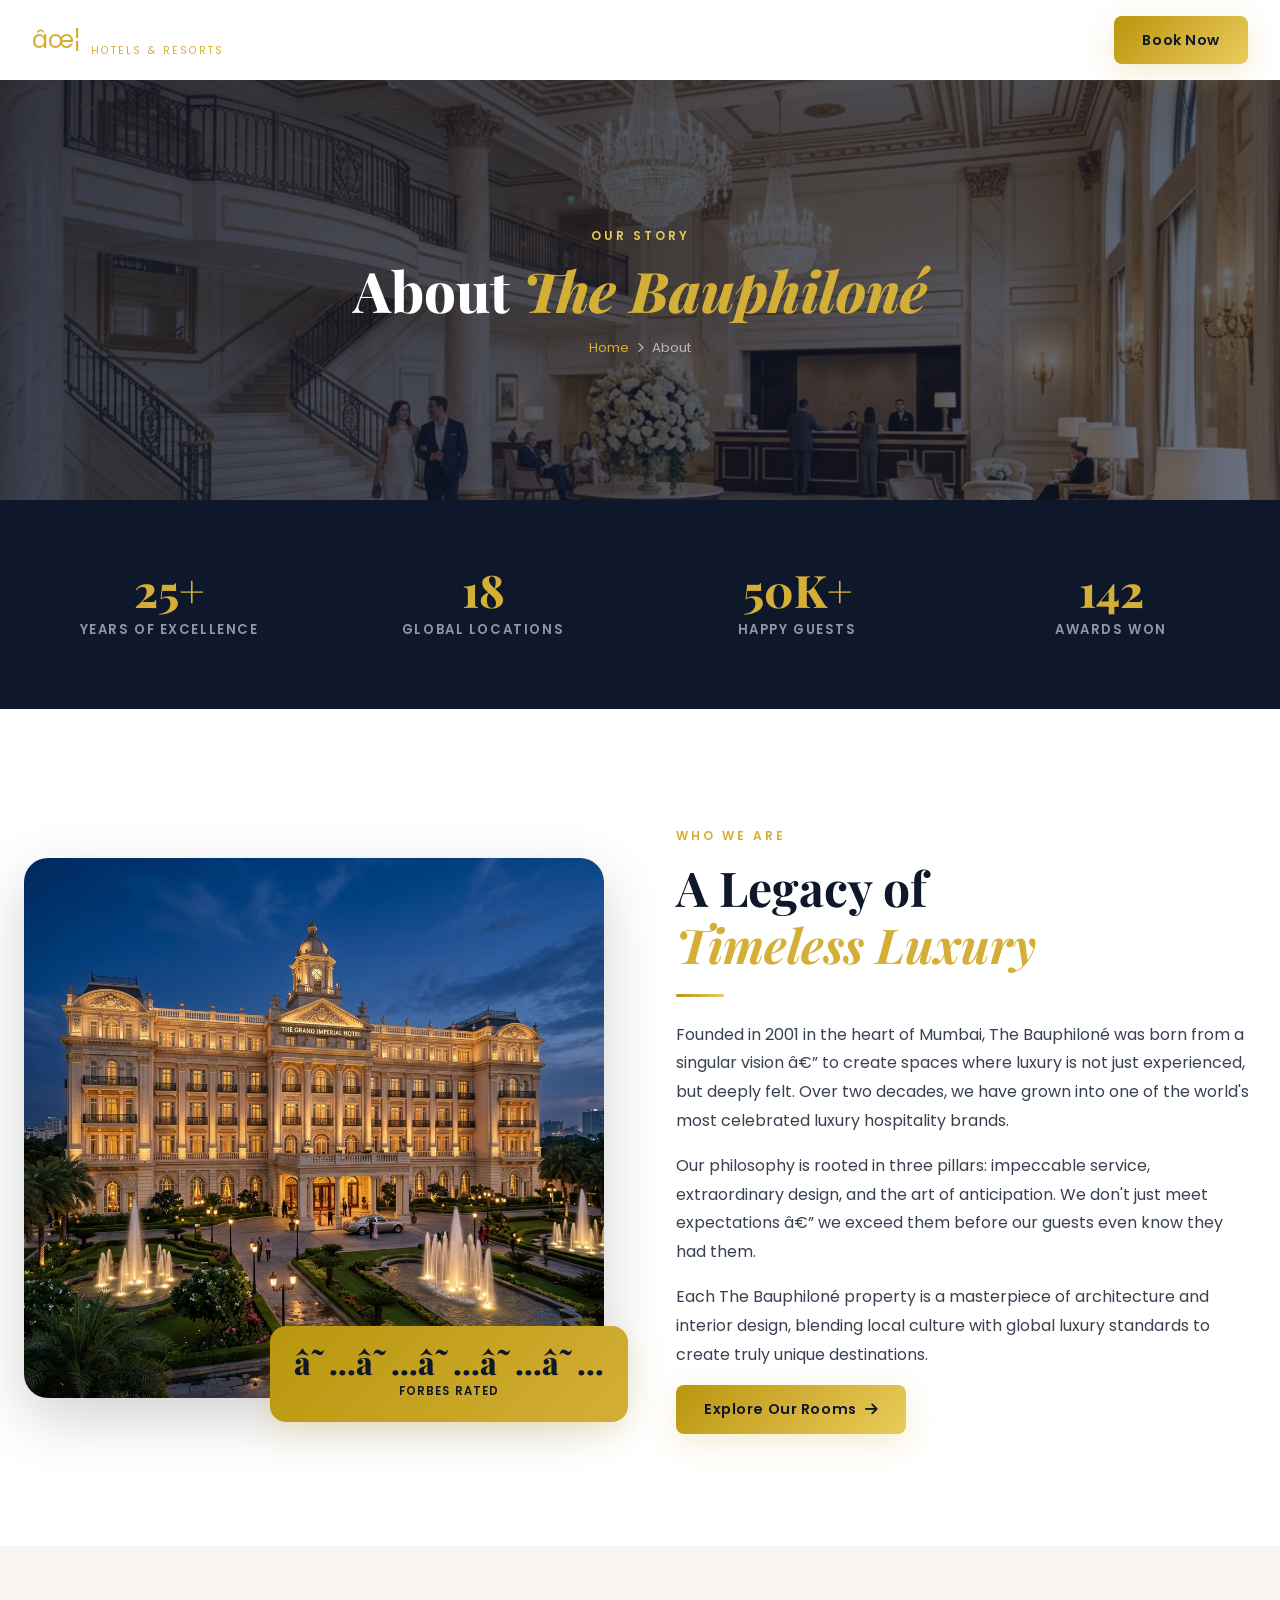
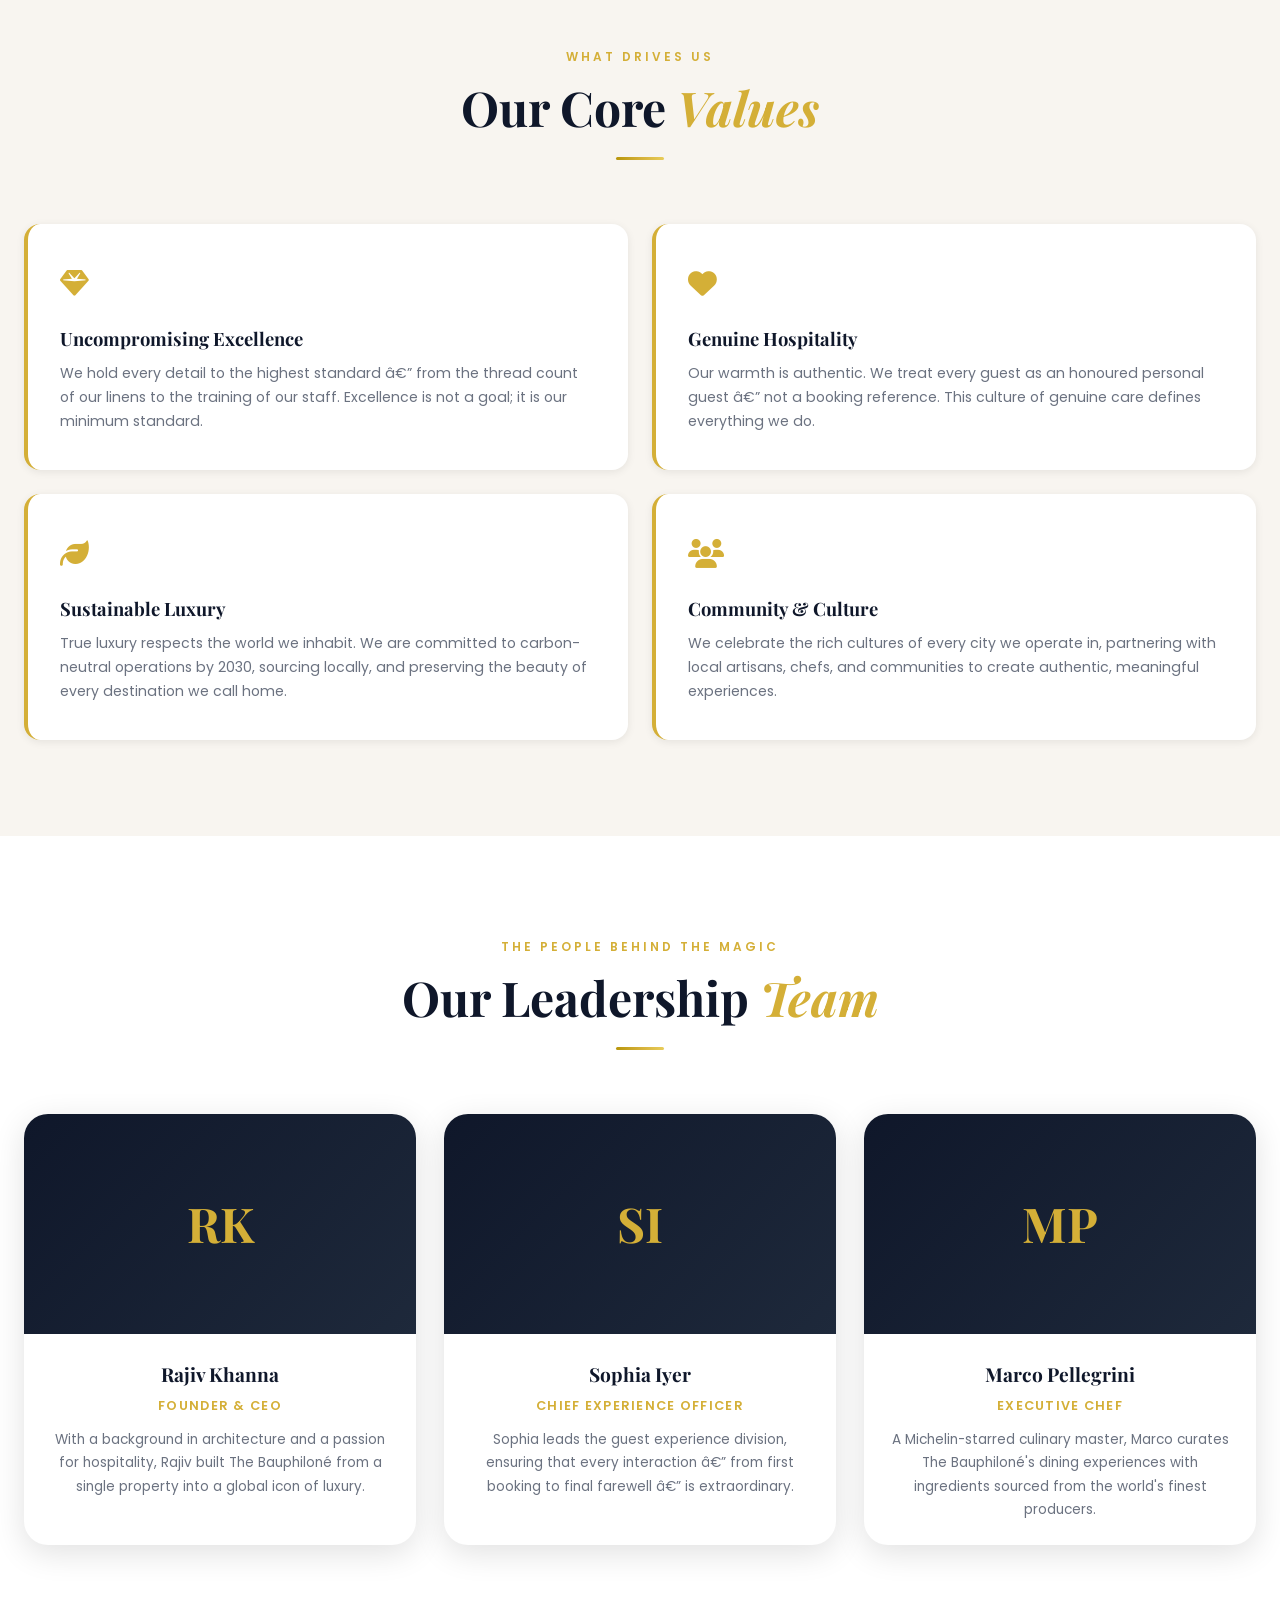
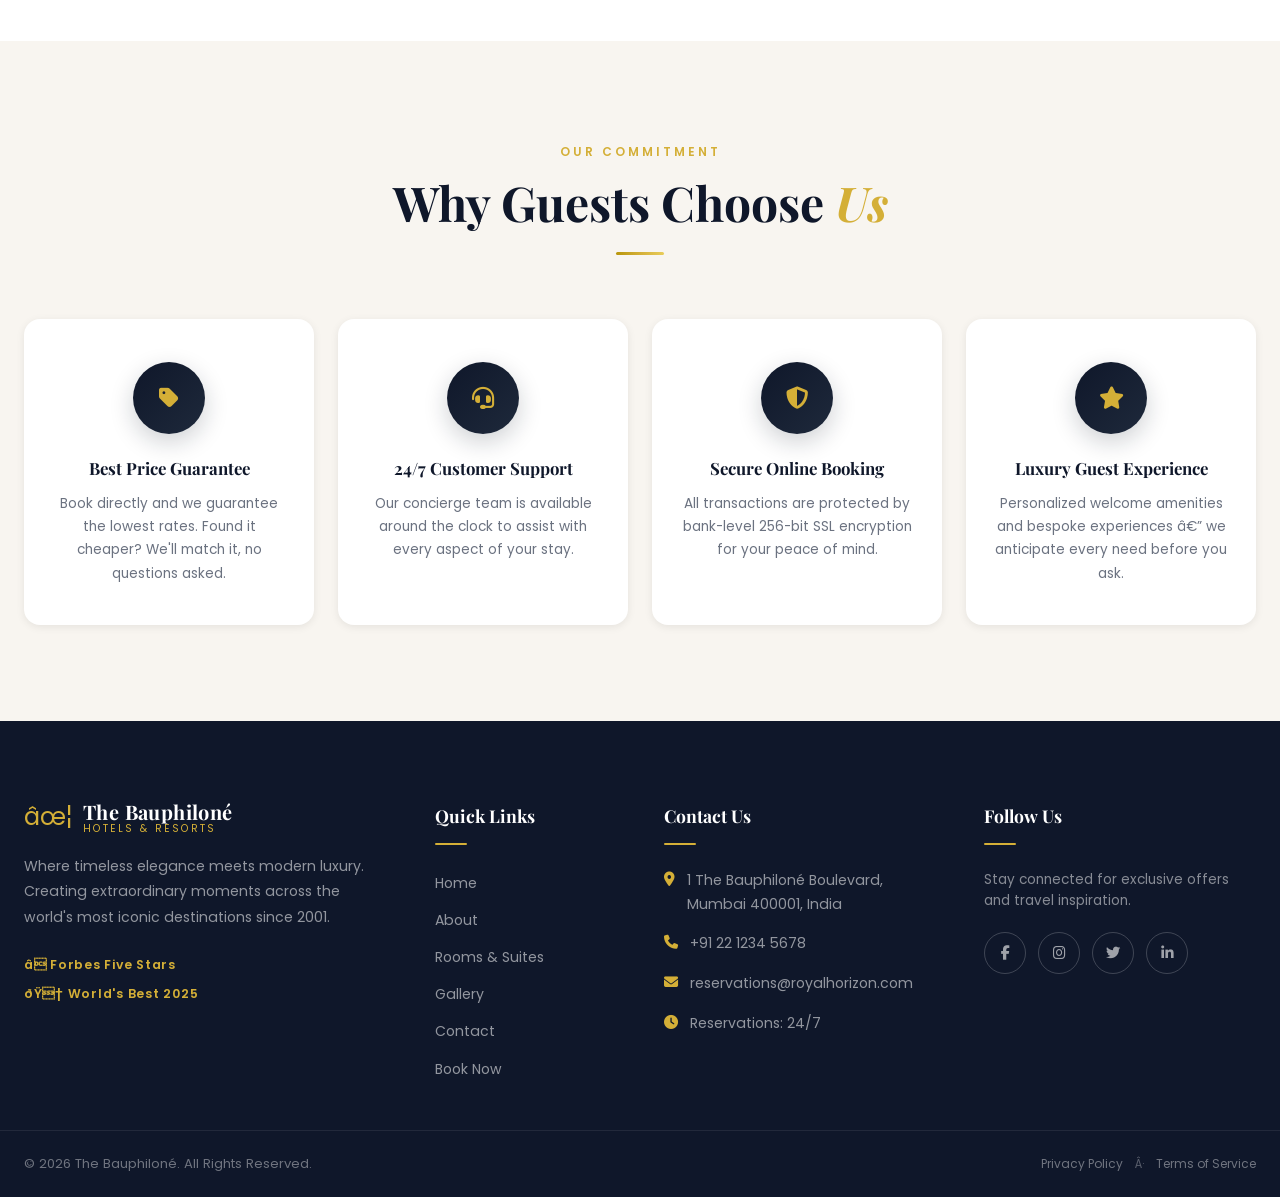
==== about.html @ 3d0146e0 "Add initial site pages, styles, scripts, assets Add full set of website assets for The Bauphiloné: n" ====
﻿<!DOCTYPE html>
<html lang="en">
<head>
  <meta charset="UTF-8" />
  <meta name="viewport" content="width=device-width, initial-scale=1.0" />
  <title>About Us | The Bauphiloné</title>
  <meta name="description" content="Learn about The Bauphiloné â€“ over 25 years of world-class luxury hospitality, fine dining, and exceptional guest experiences." />
  <link rel="preconnect" href="https://fonts.googleapis.com" />
  <link rel="preconnect" href="https://fonts.gstatic.com" crossorigin />
  <link href="https://fonts.googleapis.com/css2?family=Playfair+Display:ital,wght@0,400;0,500;0,600;0,700;0,800;1,400;1,600&family=Poppins:wght@300;400;500;600;700&display=swap" rel="stylesheet" />
  <link rel="stylesheet" href="https://cdnjs.cloudflare.com/ajax/libs/font-awesome/6.5.0/css/all.min.css" />
  <link rel="stylesheet" href="css/style.css" />
  <style>
    /* Page Hero */
    .page-hero {
      position: relative;
      height: 420px;
      display: flex;
      align-items: center;
      justify-content: center;
      overflow: hidden;
      margin-top: var(--nav-h);
    }
    .page-hero-bg {
      position: absolute;
      inset: 0;
    }
    .page-hero-bg img {
      width: 100%; height: 100%;
      object-fit: cover;
      object-position: center 40%;
    }
    .page-hero-overlay {
      position: absolute;
      inset: 0;
      background: linear-gradient(135deg, rgba(15,23,42,0.82) 0%, rgba(15,23,42,0.60) 100%);
    }
    .page-hero-content {
      position: relative;
      z-index: 2;
      text-align: center;
      padding: 0 24px;
    }
    .page-hero-content .section-eyebrow { color: var(--gold-light); }
    .page-hero-title {
      font-family: var(--ff-heading);
      font-size: clamp(2.2rem, 5vw, 3.5rem);
      font-weight: 800;
      color: var(--white);
      line-height: 1.15;
      margin-bottom: 12px;
    }
    .page-hero-title em { color: var(--gold); font-style: italic; }
    .page-hero-breadcrumb {
      display: flex;
      align-items: center;
      justify-content: center;
      gap: 8px;
      font-size: 0.82rem;
      color: rgba(255,255,255,0.6);
      margin-top: 14px;
    }
    .page-hero-breadcrumb a { color: var(--gold); }
    .page-hero-breadcrumb i { font-size: 0.65rem; }

    /* Stats Row */
    .stats-section {
      background: var(--navy);
      padding: 52px 0;
    }
    .stats-grid {
      display: grid;
      grid-template-columns: repeat(4, 1fr);
      gap: 24px;
      text-align: center;
    }
    .stat-item { padding: 16px; }
    .stat-number {
      font-family: var(--ff-heading);
      font-size: 2.8rem;
      font-weight: 800;
      color: var(--gold);
      line-height: 1;
      margin-bottom: 6px;
    }
    .stat-label {
      font-size: 0.82rem;
      font-weight: 600;
      letter-spacing: 0.12em;
      text-transform: uppercase;
      color: rgba(255,255,255,0.55);
    }

    /* Team Cards */
    .team-grid {
      display: grid;
      grid-template-columns: repeat(3, 1fr);
      gap: 28px;
    }
    .team-card {
      background: var(--white);
      border-radius: var(--radius-lg);
      overflow: hidden;
      box-shadow: var(--shadow-md);
      transition: var(--transition);
      text-align: center;
    }
    .team-card:hover { transform: translateY(-8px); box-shadow: var(--shadow-lg); }
    .team-avatar {
      width: 100%;
      height: 220px;
      object-fit: cover;
      object-position: top;
    }
    .team-avatar-placeholder {
      width: 100%;
      height: 220px;
      background: linear-gradient(135deg, var(--navy) 0%, var(--navy-800) 100%);
      display: flex;
      align-items: center;
      justify-content: center;
      font-family: var(--ff-heading);
      font-size: 3rem;
      font-weight: 700;
      color: var(--gold);
    }
    .team-body { padding: 24px; }
    .team-name {
      font-family: var(--ff-heading);
      font-size: 1.2rem;
      font-weight: 700;
      color: var(--navy);
      margin-bottom: 4px;
    }
    .team-role {
      font-size: 0.8rem;
      font-weight: 600;
      letter-spacing: 0.1em;
      text-transform: uppercase;
      color: var(--gold);
      margin-bottom: 12px;
    }
    .team-bio {
      font-size: 0.85rem;
      color: var(--text-muted);
      line-height: 1.7;
    }

    /* Values */
    .values-grid {
      display: grid;
      grid-template-columns: repeat(2, 1fr);
      gap: 24px;
    }
    .value-card {
      background: var(--white);
      border-radius: var(--radius-md);
      padding: 36px 32px;
      border-left: 4px solid var(--gold);
      box-shadow: var(--shadow-sm);
      transition: var(--transition);
    }
    .value-card:hover { transform: translateX(6px); box-shadow: var(--shadow-md); }
    .value-icon {
      font-size: 1.8rem;
      color: var(--gold);
      margin-bottom: 14px;
    }
    .value-title {
      font-family: var(--ff-heading);
      font-size: 1.15rem;
      font-weight: 700;
      color: var(--navy);
      margin-bottom: 8px;
    }
    .value-desc { font-size: 0.88rem; color: var(--text-muted); line-height: 1.7; }

    @media (max-width: 768px) {
      .stats-grid { grid-template-columns: repeat(2, 1fr); }
      .team-grid  { grid-template-columns: 1fr; }
      .values-grid { grid-template-columns: 1fr; }
    }
  </style>
</head>
<body>

  <!-- NAVBAR -->
  <header id="navbar" class="navbar" role="banner">
    <div class="nav-container">
      <a href="index.html" class="nav-logo" aria-label="The Bauphiloné Home">
        <span class="logo-icon">âœ¦</span>
        <span class="logo-text">
          <span class="logo-main">The Bauphiloné</span>
          <span class="logo-sub">Hotels &amp; Resorts</span>
        </span>
      </a>
      <nav class="nav-menu" id="navMenu" role="navigation" aria-label="Main navigation">
        <ul class="nav-list">
          <li><a href="index.html" class="nav-link">Home</a></li>
          <li><a href="about.html" class="nav-link active">About</a></li>
          <li><a href="rooms.html" class="nav-link">Rooms &amp; Suites</a></li>
          <li><a href="gallery.html" class="nav-link">Gallery</a></li>
          <li><a href="contact.html" class="nav-link">Contact</a></li>
        </ul>
      </nav>
      <div class="nav-actions">
        <button id="loginBtn" class="btn btn-ghost">Login</button>
        <a href="index.html#booking" class="btn btn-gold">Book Now</a>
        <button class="hamburger" id="hamburger" aria-label="Toggle menu" aria-expanded="false">
          <span class="bar"></span><span class="bar"></span><span class="bar"></span>
        </button>
      </div>
    </div>
  </header>

  <main>
    <!-- PAGE HERO -->
    <section class="page-hero" aria-label="About page hero">
      <div class="page-hero-bg">
        <img src="images/hotel_lobby.png" alt="Grand The Bauphiloné hotel lobby interior" />
        <div class="page-hero-overlay"></div>
      </div>
      <div class="page-hero-content">
        <div class="section-eyebrow">Our Story</div>
        <h1 class="page-hero-title">About <em>The Bauphiloné</em></h1>
        <nav class="page-hero-breadcrumb" aria-label="Breadcrumb">
          <a href="index.html">Home</a>
          <i class="fas fa-chevron-right" aria-hidden="true"></i>
          <span>About</span>
        </nav>
      </div>
    </section>

    <!-- STATS -->
    <section class="stats-section" aria-label="Hotel statistics">
      <div class="container">
        <div class="stats-grid">
          <div class="stat-item reveal">
            <div class="stat-number">25+</div>
            <div class="stat-label">Years of Excellence</div>
          </div>
          <div class="stat-item reveal reveal-delay-1">
            <div class="stat-number">18</div>
            <div class="stat-label">Global Locations</div>
          </div>
          <div class="stat-item reveal reveal-delay-2">
            <div class="stat-number">50K+</div>
            <div class="stat-label">Happy Guests</div>
          </div>
          <div class="stat-item reveal reveal-delay-3">
            <div class="stat-number">142</div>
            <div class="stat-label">Awards Won</div>
          </div>
        </div>
      </div>
    </section>

    <!-- WELCOME / STORY -->
    <section class="welcome-section section-pad" aria-labelledby="aboutStoryHeading">
      <div class="container">
        <div class="welcome-grid">
          <div class="welcome-image-col reveal">
            <div class="welcome-img-wrapper">
              <img src="images/hotel_hero.png" alt="The Bauphiloné grand exterior at twilight" class="welcome-img" loading="lazy" />
              <div class="img-badge">
                <span class="badge-num">â˜…â˜…â˜…â˜…â˜…</span>
                <span class="badge-label">Forbes Rated</span>
              </div>
            </div>
          </div>
          <div class="welcome-content-col reveal reveal-delay-1">
            <div class="section-eyebrow">Who We Are</div>
            <h2 id="aboutStoryHeading" class="section-title">A Legacy of<br /><em>Timeless Luxury</em></h2>
            <div class="gold-divider"></div>
            <p class="welcome-text">Founded in 2001 in the heart of Mumbai, The Bauphiloné was born from a singular vision â€” to create spaces where luxury is not just experienced, but deeply felt. Over two decades, we have grown into one of the world's most celebrated luxury hospitality brands.</p>
            <p class="welcome-text">Our philosophy is rooted in three pillars: impeccable service, extraordinary design, and the art of anticipation. We don't just meet expectations â€” we exceed them before our guests even know they had them.</p>
            <p class="welcome-text">Each The Bauphiloné property is a masterpiece of architecture and interior design, blending local culture with global luxury standards to create truly unique destinations.</p>
            <a href="rooms.html" class="btn btn-gold">Explore Our Rooms <i class="fas fa-arrow-right" aria-hidden="true"></i></a>
          </div>
        </div>
      </div>
    </section>

    <!-- OUR VALUES -->
    <section class="section-pad bg-beige" aria-labelledby="valuesHeading">
      <div class="container">
        <div class="section-header reveal">
          <div class="section-eyebrow">What Drives Us</div>
          <h2 id="valuesHeading" class="section-title">Our Core <em>Values</em></h2>
          <div class="gold-divider center"></div>
        </div>
        <div class="values-grid">
          <div class="value-card reveal">
            <div class="value-icon"><i class="fas fa-gem" aria-hidden="true"></i></div>
            <h3 class="value-title">Uncompromising Excellence</h3>
            <p class="value-desc">We hold every detail to the highest standard â€” from the thread count of our linens to the training of our staff. Excellence is not a goal; it is our minimum standard.</p>
          </div>
          <div class="value-card reveal reveal-delay-1">
            <div class="value-icon"><i class="fas fa-heart" aria-hidden="true"></i></div>
            <h3 class="value-title">Genuine Hospitality</h3>
            <p class="value-desc">Our warmth is authentic. We treat every guest as an honoured personal guest â€” not a booking reference. This culture of genuine care defines everything we do.</p>
          </div>
          <div class="value-card reveal reveal-delay-2">
            <div class="value-icon"><i class="fas fa-leaf" aria-hidden="true"></i></div>
            <h3 class="value-title">Sustainable Luxury</h3>
            <p class="value-desc">True luxury respects the world we inhabit. We are committed to carbon-neutral operations by 2030, sourcing locally, and preserving the beauty of every destination we call home.</p>
          </div>
          <div class="value-card reveal reveal-delay-3">
            <div class="value-icon"><i class="fas fa-users" aria-hidden="true"></i></div>
            <h3 class="value-title">Community &amp; Culture</h3>
            <p class="value-desc">We celebrate the rich cultures of every city we operate in, partnering with local artisans, chefs, and communities to create authentic, meaningful experiences.</p>
          </div>
        </div>
      </div>
    </section>

    <!-- LEADERSHIP TEAM -->
    <section class="section-pad" aria-labelledby="teamHeading">
      <div class="container">
        <div class="section-header reveal">
          <div class="section-eyebrow">The People Behind The Magic</div>
          <h2 id="teamHeading" class="section-title">Our Leadership <em>Team</em></h2>
          <div class="gold-divider center"></div>
        </div>
        <div class="team-grid">
          <div class="team-card reveal">
            <div class="team-avatar-placeholder">RK</div>
            <div class="team-body">
              <h3 class="team-name">Rajiv Khanna</h3>
              <div class="team-role">Founder &amp; CEO</div>
              <p class="team-bio">With a background in architecture and a passion for hospitality, Rajiv built The Bauphiloné from a single property into a global icon of luxury.</p>
            </div>
          </div>
          <div class="team-card reveal reveal-delay-1">
            <div class="team-avatar-placeholder">SI</div>
            <div class="team-body">
              <h3 class="team-name">Sophia Iyer</h3>
              <div class="team-role">Chief Experience Officer</div>
              <p class="team-bio">Sophia leads the guest experience division, ensuring that every interaction â€” from first booking to final farewell â€” is extraordinary.</p>
            </div>
          </div>
          <div class="team-card reveal reveal-delay-2">
            <div class="team-avatar-placeholder">MP</div>
            <div class="team-body">
              <h3 class="team-name">Marco Pellegrini</h3>
              <div class="team-role">Executive Chef</div>
              <p class="team-bio">A Michelin-starred culinary master, Marco curates The Bauphiloné's dining experiences with ingredients sourced from the world's finest producers.</p>
            </div>
          </div>
        </div>
      </div>
    </section>

    <!-- WHY CHOOSE US (reused) -->
    <section class="why-section section-pad bg-beige" aria-labelledby="whyAboutHeading">
      <div class="container">
        <div class="section-header reveal">
          <div class="section-eyebrow">Our Commitment</div>
          <h2 id="whyAboutHeading" class="section-title">Why Guests Choose <em>Us</em></h2>
          <div class="gold-divider center"></div>
        </div>
        <div class="why-grid">
          <div class="why-card reveal">
            <div class="why-icon-circle"><i class="fas fa-tag" aria-hidden="true"></i></div>
            <h3 class="why-title">Best Price Guarantee</h3>
            <p class="why-desc">Book directly and we guarantee the lowest rates. Found it cheaper? We'll match it, no questions asked.</p>
          </div>
          <div class="why-card reveal reveal-delay-1">
            <div class="why-icon-circle"><i class="fas fa-headset" aria-hidden="true"></i></div>
            <h3 class="why-title">24/7 Customer Support</h3>
            <p class="why-desc">Our concierge team is available around the clock to assist with every aspect of your stay.</p>
          </div>
          <div class="why-card reveal reveal-delay-2">
            <div class="why-icon-circle"><i class="fas fa-shield-alt" aria-hidden="true"></i></div>
            <h3 class="why-title">Secure Online Booking</h3>
            <p class="why-desc">All transactions are protected by bank-level 256-bit SSL encryption for your peace of mind.</p>
          </div>
          <div class="why-card reveal reveal-delay-3">
            <div class="why-icon-circle"><i class="fas fa-star" aria-hidden="true"></i></div>
            <h3 class="why-title">Luxury Guest Experience</h3>
            <p class="why-desc">Personalized welcome amenities and bespoke experiences â€” we anticipate every need before you ask.</p>
          </div>
        </div>
      </div>
    </section>
  </main>

  <!-- FOOTER -->
  <footer id="contact" class="footer" role="contentinfo">
    <div class="footer-main">
      <div class="container">
        <div class="footer-grid">
          <div class="footer-col footer-brand">
            <div class="footer-logo">
              <span class="logo-icon">âœ¦</span>
              <span class="logo-text">
                <span class="logo-main">The Bauphiloné</span>
                <span class="logo-sub">Hotels &amp; Resorts</span>
              </span>
            </div>
            <p class="footer-desc">Where timeless elegance meets modern luxury. Creating extraordinary moments across the world's most iconic destinations since 2001.</p>
            <div class="footer-awards">
              <span class="award-badge">â­ Forbes Five Stars</span>
              <span class="award-badge">ðŸ† World's Best 2025</span>
            </div>
          </div>
          <div class="footer-col">
            <h3 class="footer-heading">Quick Links</h3>
            <ul class="footer-links" role="list">
              <li><a href="index.html" class="footer-link">Home</a></li>
              <li><a href="about.html" class="footer-link">About</a></li>
              <li><a href="rooms.html" class="footer-link">Rooms &amp; Suites</a></li>
              <li><a href="gallery.html" class="footer-link">Gallery</a></li>
              <li><a href="contact.html" class="footer-link">Contact</a></li>
              <li><a href="index.html#booking" class="footer-link">Book Now</a></li>
            </ul>
          </div>
          <div class="footer-col">
            <h3 class="footer-heading">Contact Us</h3>
            <address class="footer-contact" style="font-style:normal;">
              <div class="contact-item"><i class="fas fa-map-marker-alt" aria-hidden="true"></i><span>1 The Bauphiloné Boulevard,<br />Mumbai 400001, India</span></div>
              <div class="contact-item"><i class="fas fa-phone" aria-hidden="true"></i><a href="tel:+912212345678" class="footer-link">+91 22 1234 5678</a></div>
              <div class="contact-item"><i class="fas fa-envelope" aria-hidden="true"></i><a href="mailto:reservations@royalhorizon.com" class="footer-link">reservations@royalhorizon.com</a></div>
              <div class="contact-item"><i class="fas fa-clock" aria-hidden="true"></i><span>Reservations: 24/7</span></div>
            </address>
          </div>
          <div class="footer-col">
            <h3 class="footer-heading">Follow Us</h3>
            <p class="footer-social-desc">Stay connected for exclusive offers and travel inspiration.</p>
            <div class="social-links" role="list">
              <a href="#" class="social-link" aria-label="Facebook"><i class="fab fa-facebook-f"></i></a>
              <a href="#" class="social-link" aria-label="Instagram"><i class="fab fa-instagram"></i></a>
              <a href="#" class="social-link" aria-label="Twitter"><i class="fab fa-twitter"></i></a>
              <a href="#" class="social-link" aria-label="LinkedIn"><i class="fab fa-linkedin-in"></i></a>
            </div>
          </div>
        </div>
      </div>
    </div>
    <div class="footer-bottom">
      <div class="container">
        <div class="footer-bottom-inner">
          <p class="copyright">&copy; 2026 The Bauphiloné. All Rights Reserved.</p>
          <div class="footer-legal">
            <a href="#" class="legal-link">Privacy Policy</a>
            <span>Â·</span>
            <a href="#" class="legal-link">Terms of Service</a>
          </div>
        </div>
      </div>
    </div>
  </footer>

  <button class="scroll-top" id="scrollTopBtn" aria-label="Scroll to top"><i class="fas fa-chevron-up"></i></button>

  <div class="modal-overlay" id="loginModal" role="dialog" aria-labelledby="loginModalTitle" aria-modal="true" style="display:none;">
    <div class="modal-box">
      <button class="modal-close" id="closeLoginModal" aria-label="Close login modal"><i class="fas fa-times"></i></button>
      <div class="modal-logo"><span class="logo-icon">âœ¦</span><h2 id="loginModalTitle" class="modal-title">Welcome Back</h2></div>
      <form class="modal-form" id="loginForm" novalidate>
        <div class="form-group"><label for="loginEmail" class="form-label">Email Address</label><input type="email" id="loginEmail" class="form-input dark" placeholder="your@email.com" /></div>
        <div class="form-group"><label for="loginPassword" class="form-label">Password</label><input type="password" id="loginPassword" class="form-input dark" placeholder="â€¢â€¢â€¢â€¢â€¢â€¢â€¢â€¢" /></div>
        <button type="submit" class="btn btn-gold btn-full">Sign In</button>
        <p class="modal-footer-text">Don't have an account? <a href="#">Create one</a></p>
      </form>
    </div>
  </div>

  <script src="js/main.js"></script>
</body>
</html>
---- css/style.css ----
/* ============================================
   THE BAUPHILONÉ — Main Stylesheet
   Author: The Bauphiloné
   Version: 1.0
   ============================================ */

/* ---- CSS Custom Properties (Design Tokens) ---- */
:root {
  --navy:        #0F172A;
  --navy-800:    #1E293B;
  --navy-700:    #263244;
  --gold:        #D4AF37;
  --gold-light:  #E8CC5A;
  --gold-dark:   #B8960C;
  --white:       #FFFFFF;
  --beige:       #F8F5F0;
  --beige-dark:  #EDE8E0;
  --text-muted:  #6B7280;
  --text-body:   #374151;
  --error:       #EF4444;
  --success:     #10B981;

  --ff-heading: 'Playfair Display', Georgia, serif;
  --ff-body:    'Poppins', system-ui, sans-serif;

  --nav-h:       80px;
  --transition:  all 0.35s cubic-bezier(0.4, 0, 0.2, 1);
  --shadow-sm:   0 2px 8px rgba(0,0,0,0.08);
  --shadow-md:   0 8px 32px rgba(0,0,0,0.12);
  --shadow-lg:   0 20px 60px rgba(0,0,0,0.18);
  --shadow-gold: 0 8px 32px rgba(212, 175, 55, 0.25);

  --radius-sm:   8px;
  --radius-md:   16px;
  --radius-lg:   24px;
  --radius-xl:   32px;
}

/* ---- Reset & Base ---- */
*, *::before, *::after { box-sizing: border-box; margin: 0; padding: 0; }

html {
  scroll-behavior: smooth;
  font-size: 16px;
  -webkit-text-size-adjust: 100%;
}

body {
  font-family: var(--ff-body);
  color: var(--text-body);
  background: var(--white);
  line-height: 1.7;
  overflow-x: hidden;
}

img { display: block; max-width: 100%; height: auto; }
a  { text-decoration: none; color: inherit; }
ul { list-style: none; }
button { cursor: pointer; border: none; background: none; font-family: inherit; }
input, select, textarea { font-family: inherit; outline: none; border: none; }

/* ---- Utility Classes ---- */
.container {
  width: 100%;
  max-width: 1280px;
  margin-inline: auto;
  padding-inline: 24px;
}

.section-pad { padding-block: 96px; }
.bg-beige    { background: var(--beige); }

.section-header {
  text-align: center;
  margin-bottom: 64px;
}

.section-eyebrow {
  display: inline-block;
  font-family: var(--ff-body);
  font-size: 0.75rem;
  font-weight: 600;
  letter-spacing: 0.25em;
  text-transform: uppercase;
  color: var(--gold);
  margin-bottom: 12px;
}
.section-eyebrow.light { color: var(--gold-light); }

.section-title {
  font-family: var(--ff-heading);
  font-size: clamp(2rem, 4vw, 3rem);
  font-weight: 700;
  color: var(--navy);
  line-height: 1.2;
  margin-bottom: 20px;
}
.section-title em { color: var(--gold); font-style: italic; }

.section-desc {
  max-width: 600px;
  margin-inline: auto;
  color: var(--text-muted);
  font-size: 1.05rem;
}

.gold-divider {
  width: 48px;
  height: 3px;
  background: linear-gradient(90deg, var(--gold-dark), var(--gold), var(--gold-light));
  border-radius: 2px;
  margin-bottom: 24px;
}
.gold-divider.center { margin-inline: auto; }

/* ---- Button System ---- */
.btn {
  display: inline-flex;
  align-items: center;
  gap: 8px;
  padding: 12px 28px;
  border-radius: var(--radius-sm);
  font-family: var(--ff-body);
  font-size: 0.9rem;
  font-weight: 600;
  letter-spacing: 0.04em;
  transition: var(--transition);
  white-space: nowrap;
  position: relative;
  overflow: hidden;
}
.btn::after {
  content: '';
  position: absolute;
  inset: 0;
  background: rgba(255,255,255,0);
  transition: var(--transition);
}
.btn:hover::after { background: rgba(255,255,255,0.08); }

.btn-gold {
  background: linear-gradient(135deg, var(--gold-dark) 0%, var(--gold) 50%, var(--gold-light) 100%);
  color: var(--navy);
  box-shadow: var(--shadow-gold);
}
.btn-gold:hover {
  transform: translateY(-2px);
  box-shadow: 0 12px 40px rgba(212, 175, 55, 0.4);
}

.btn-gold-sm {
  display: inline-flex;
  align-items: center;
  gap: 6px;
  padding: 9px 20px;
  border-radius: var(--radius-sm);
  font-size: 0.82rem;
  font-weight: 600;
  font-family: var(--ff-body);
  letter-spacing: 0.04em;
  background: transparent;
  border: 1.5px solid var(--gold);
  color: var(--gold);
  transition: var(--transition);
  cursor: pointer;
}
.btn-gold-sm:hover {
  background: var(--gold);
  color: var(--navy);
  transform: translateY(-2px);
  box-shadow: var(--shadow-gold);
}

.btn-ghost {
  background: transparent;
  color: var(--white);
  border: 1.5px solid rgba(255,255,255,0.5);
}
.navbar.scrolled .btn-ghost {
  color: var(--navy);
  border-color: var(--navy-700);
}
.btn-ghost:hover {
  border-color: var(--gold);
  color: var(--gold);
}

.btn-outline-white {
  background: transparent;
  border: 2px solid rgba(255,255,255,0.8);
  color: var(--white);
}
.btn-outline-white:hover {
  background: rgba(255,255,255,0.15);
  border-color: var(--white);
}

.btn-outline-navy {
  background: transparent;
  border: 2px solid var(--navy);
  color: var(--navy);
}
.btn-outline-navy:hover {
  background: var(--navy);
  color: var(--white);
}

.btn-lg {
  padding: 15px 36px;
  font-size: 0.95rem;
  border-radius: var(--radius-sm);
}

.btn-full { width: 100%; justify-content: center; }


/* ============================================
   NAVIGATION
   ============================================ */
.navbar {
  position: fixed;
  top: 0;
  left: 0;
  right: 0;
  z-index: 1000;
  height: var(--nav-h);
  padding-inline: 32px;
  display: flex;
  align-items: center;
  transition: var(--transition);
  background: transparent;
}

.navbar.scrolled {
  background: rgba(255, 255, 255, 0.97);
  backdrop-filter: blur(20px);
  box-shadow: var(--shadow-sm);
}

.nav-container {
  width: 100%;
  max-width: 1280px;
  margin-inline: auto;
  display: flex;
  align-items: center;
  justify-content: space-between;
  gap: 32px;
}

/* Logo */
.nav-logo {
  display: flex;
  align-items: center;
  gap: 10px;
  text-decoration: none;
  flex-shrink: 0;
}

.logo-icon {
  color: var(--gold);
  font-size: 1.5rem;
  line-height: 1;
  animation: glow 3s ease-in-out infinite alternate;
}

@keyframes glow {
  from { text-shadow: 0 0 4px rgba(212,175,55,0.4); }
  to   { text-shadow: 0 0 16px rgba(212,175,55,0.9), 0 0 32px rgba(212,175,55,0.4); }
}

.logo-text {
  display: flex;
  flex-direction: column;
  line-height: 1.1;
}
.logo-main {
  font-family: var(--ff-heading);
  font-size: 1.25rem;
  font-weight: 700;
  color: var(--white);
  transition: var(--transition);
  letter-spacing: 0.02em;
}
.logo-sub {
  font-family: var(--ff-body);
  font-size: 0.65rem;
  font-weight: 400;
  letter-spacing: 0.22em;
  text-transform: uppercase;
  color: var(--gold);
}
.navbar.scrolled .logo-main { color: var(--navy); }

/* Nav Menu */
.nav-list {
  display: flex;
  align-items: center;
  gap: 36px;
}

.nav-link {
  font-size: 0.875rem;
  font-weight: 500;
  color: rgba(255,255,255,0.88);
  letter-spacing: 0.04em;
  transition: var(--transition);
  position: relative;
  padding-bottom: 4px;
}
.nav-link::after {
  content: '';
  position: absolute;
  bottom: 0;
  left: 0;
  width: 0;
  height: 1.5px;
  background: var(--gold);
  transition: width 0.3s ease;
}
.nav-link:hover,
.nav-link.active {
  color: var(--gold);
}
.nav-link:hover::after,
.nav-link.active::after { width: 100%; }

.navbar.scrolled .nav-link { color: var(--navy-700); }
.navbar.scrolled .nav-link:hover { color: var(--gold); }

/* Nav Actions */
.nav-actions {
  display: flex;
  align-items: center;
  gap: 12px;
  flex-shrink: 0;
}

/* Hamburger */
.hamburger {
  display: none;
  flex-direction: column;
  gap: 5px;
  padding: 6px;
  cursor: pointer;
}
.bar {
  display: block;
  width: 26px;
  height: 2px;
  background: var(--white);
  border-radius: 2px;
  transition: var(--transition);
}
.navbar.scrolled .bar { background: var(--navy); }
.hamburger.active .bar:nth-child(1) { transform: translateY(7px) rotate(45deg); }
.hamburger.active .bar:nth-child(2) { opacity: 0; transform: scaleX(0); }
.hamburger.active .bar:nth-child(3) { transform: translateY(-7px) rotate(-45deg); }


/* ============================================
   HERO SECTION
   ============================================ */
.hero {
  position: relative;
  min-height: 100svh;
  display: flex;
  flex-direction: column;
  align-items: center;
  justify-content: center;
  overflow: hidden;
}

.hero-bg {
  position: absolute;
  inset: 0;
  z-index: 0;
}
.hero-img {
  width: 100%;
  height: 100%;
  object-fit: cover;
  object-position: center;
  transform: scale(1.05);
  animation: heroZoom 16s ease-in-out infinite alternate;
}
@keyframes heroZoom {
  from { transform: scale(1.05); }
  to   { transform: scale(1.12); }
}
.hero-overlay {
  position: absolute;
  inset: 0;
  background: linear-gradient(
    165deg,
    rgba(15, 23, 42, 0.75) 0%,
    rgba(15, 23, 42, 0.55) 50%,
    rgba(15, 23, 42, 0.80) 100%
  );
}

.hero-content {
  position: relative;
  z-index: 2;
  text-align: center;
  padding: 120px 24px 220px;
  max-width: 860px;
  animation: fadeUp 1.2s ease both;
}

@keyframes fadeUp {
  from { opacity: 0; transform: translateY(40px); }
  to   { opacity: 1; transform: translateY(0); }
}

.hero-badge {
  display: inline-flex;
  align-items: center;
  gap: 10px;
  background: rgba(212, 175, 55, 0.15);
  border: 1px solid rgba(212, 175, 55, 0.5);
  border-radius: 100px;
  padding: 6px 20px;
  font-size: 0.78rem;
  font-weight: 600;
  color: var(--gold);
  letter-spacing: 0.12em;
  text-transform: uppercase;
  margin-bottom: 28px;
  backdrop-filter: blur(8px);
}
.badge-star { font-size: 0.75rem; color: var(--gold); letter-spacing: 2px; }

.hero-title {
  font-family: var(--ff-heading);
  font-size: clamp(2.8rem, 7vw, 5.5rem);
  font-weight: 800;
  color: var(--white);
  line-height: 1.1;
  margin-bottom: 24px;
  text-shadow: 0 4px 32px rgba(0,0,0,0.5);
}
.hero-title em {
  font-style: italic;
  color: var(--gold);
}

.hero-subtitle {
  font-size: clamp(1rem, 2vw, 1.2rem);
  color: rgba(255,255,255,0.82);
  max-width: 600px;
  margin: 0 auto 40px;
  font-weight: 300;
  line-height: 1.8;
}

.hero-buttons {
  display: flex;
  align-items: center;
  justify-content: center;
  gap: 16px;
  flex-wrap: wrap;
}


/* ---- Booking Card ---- */
.booking-card {
  position: relative;
  z-index: 10;
  width: calc(100% - 48px);
  max-width: 960px;
  margin: -100px auto 0;
  border-radius: var(--radius-lg);
  padding: 36px 40px;
}

.glassmorphism {
  background: rgba(255, 255, 255, 0.12);
  backdrop-filter: blur(24px) saturate(1.4);
  -webkit-backdrop-filter: blur(24px) saturate(1.4);
  border: 1px solid rgba(255, 255, 255, 0.25);
  box-shadow: 0 32px 80px rgba(0,0,0,0.4), inset 0 1px 0 rgba(255,255,255,0.2);
}

.booking-card-header {
  text-align: center;
  margin-bottom: 28px;
}
.booking-title {
  font-family: var(--ff-heading);
  font-size: 1.6rem;
  font-weight: 700;
  color: var(--white);
  margin-bottom: 4px;
}
.booking-sub {
  font-size: 0.8rem;
  color: var(--gold);
  letter-spacing: 0.12em;
  text-transform: uppercase;
  font-weight: 600;
}

.form-grid {
  display: grid;
  grid-template-columns: repeat(3, 1fr) repeat(2, 1fr) auto;
  gap: 16px;
  align-items: start;
}

.form-group {
  display: flex;
  flex-direction: column;
  gap: 6px;
}
.form-btn-group {
  align-self: end;
  padding-bottom: 0;
}

.form-label {
  display: flex;
  align-items: center;
  gap: 6px;
  font-size: 0.75rem;
  font-weight: 600;
  letter-spacing: 0.1em;
  text-transform: uppercase;
  color: rgba(255,255,255,0.7);
}
.form-label i { color: var(--gold); font-size: 0.7rem; }

.form-input {
  width: 100%;
  padding: 11px 14px;
  border-radius: var(--radius-sm);
  background: rgba(255,255,255,0.12);
  border: 1.5px solid rgba(255,255,255,0.2);
  color: var(--white);
  font-size: 0.88rem;
  font-family: var(--ff-body);
  transition: var(--transition);
  appearance: none;
  -webkit-appearance: none;
}
.form-input option { background: var(--navy); color: var(--white); }
.form-input:focus {
  border-color: var(--gold);
  background: rgba(255,255,255,0.18);
  box-shadow: 0 0 0 3px rgba(212,175,55,0.2);
}
.form-input::placeholder { color: rgba(255,255,255,0.45); }
.form-input::-webkit-calendar-picker-indicator { filter: invert(1); opacity: 0.6; }
.form-input.error { border-color: var(--error); box-shadow: 0 0 0 3px rgba(239,68,68,0.2); }

.form-input.dark {
  background: var(--beige);
  color: var(--navy);
  border-color: var(--beige-dark);
}
.form-input.dark:focus { border-color: var(--gold); }
.form-input.dark::placeholder { color: var(--text-muted); }

.form-error {
  font-size: 0.72rem;
  color: #FCA5A5;
  font-weight: 500;
  min-height: 18px;
  display: block;
}

.booking-success {
  text-align: center;
  padding: 24px;
  color: var(--white);
}
.booking-success i {
  font-size: 3rem;
  color: var(--success);
  margin-bottom: 12px;
  display: block;
}
.booking-success p { font-size: 1.05rem; }


/* ============================================
   WELCOME SECTION
   ============================================ */
.welcome-section { background: var(--white); }

.welcome-grid {
  display: grid;
  grid-template-columns: 1fr 1fr;
  gap: 72px;
  align-items: center;
}

.welcome-img-wrapper {
  position: relative;
  border-radius: var(--radius-lg);
  overflow: visible;
}
.welcome-img {
  width: 100%;
  height: 540px;
  object-fit: cover;
  border-radius: var(--radius-lg);
  box-shadow: var(--shadow-lg);
  transition: transform 0.6s ease;
}
.welcome-img-wrapper:hover .welcome-img { transform: scale(1.02); }

.img-badge {
  position: absolute;
  bottom: -24px;
  right: -24px;
  background: linear-gradient(135deg, var(--gold-dark), var(--gold));
  color: var(--navy);
  border-radius: var(--radius-md);
  padding: 20px 24px;
  text-align: center;
  box-shadow: var(--shadow-gold);
  animation: float 4s ease-in-out infinite;
}
@keyframes float {
  0%, 100% { transform: translateY(0); }
  50%       { transform: translateY(-10px); }
}
.badge-num {
  display: block;
  font-family: var(--ff-heading);
  font-size: 2rem;
  font-weight: 800;
  line-height: 1;
}
.badge-label {
  display: block;
  font-size: 0.72rem;
  font-weight: 600;
  letter-spacing: 0.1em;
  text-transform: uppercase;
  margin-top: 4px;
}

.welcome-content-col { padding-block: 16px; }
.welcome-text {
  color: var(--text-body);
  font-size: 1rem;
  line-height: 1.8;
  margin-bottom: 16px;
}

.welcome-features {
  margin: 28px 0 36px;
  display: flex;
  flex-direction: column;
  gap: 12px;
}
.welcome-features li {
  display: flex;
  align-items: center;
  gap: 10px;
  font-size: 0.92rem;
  font-weight: 500;
  color: var(--navy);
}
.welcome-features li i { color: var(--gold); font-size: 0.85rem; flex-shrink: 0; }


/* ============================================
   ROOMS SECTION
   ============================================ */
.rooms-grid {
  display: grid;
  grid-template-columns: repeat(3, 1fr);
  gap: 28px;
}

.room-card {
  background: var(--white);
  border-radius: var(--radius-lg);
  overflow: hidden;
  box-shadow: var(--shadow-md);
  transition: transform 0.4s cubic-bezier(0.34, 1.56, 0.64, 1), box-shadow 0.4s ease;
  display: flex;
  flex-direction: column;
}
.room-card:hover {
  transform: translateY(-12px);
  box-shadow: var(--shadow-lg);
}
.room-card-featured {
  border: 2px solid var(--gold);
  box-shadow: 0 8px 40px rgba(212,175,55,0.2);
}

.room-img-wrapper {
  position: relative;
  overflow: hidden;
  height: 240px;
}
.room-img {
  width: 100%;
  height: 100%;
  object-fit: cover;
  transition: transform 0.7s ease;
}
.room-card:hover .room-img { transform: scale(1.08); }

.room-tag {
  position: absolute;
  top: 16px;
  left: 16px;
  background: var(--navy);
  color: var(--white);
  font-size: 0.72rem;
  font-weight: 700;
  letter-spacing: 0.1em;
  text-transform: uppercase;
  padding: 5px 12px;
  border-radius: 100px;
}
.tag-gold    { background: linear-gradient(135deg, var(--gold-dark), var(--gold)); color: var(--navy); }
.tag-premium { background: linear-gradient(135deg, #7C3AED, #A855F7); color: var(--white); }

.room-body {
  padding: 28px;
  display: flex;
  flex-direction: column;
  flex: 1;
}
.room-name {
  font-family: var(--ff-heading);
  font-size: 1.4rem;
  font-weight: 700;
  color: var(--navy);
  margin-bottom: 10px;
}
.room-desc {
  font-size: 0.88rem;
  color: var(--text-muted);
  line-height: 1.7;
  margin-bottom: 18px;
  flex: 1;
}
.room-amenities {
  display: flex;
  flex-wrap: wrap;
  gap: 8px;
  margin-bottom: 20px;
}
.amenity-pill {
  display: inline-flex;
  align-items: center;
  gap: 5px;
  padding: 4px 10px;
  background: var(--beige);
  border-radius: 100px;
  font-size: 0.72rem;
  font-weight: 600;
  color: var(--navy);
  letter-spacing: 0.04em;
}
.amenity-pill i { color: var(--gold); font-size: 0.68rem; }

.room-footer {
  display: flex;
  align-items: center;
  justify-content: space-between;
  border-top: 1px solid var(--beige-dark);
  padding-top: 18px;
  margin-top: auto;
}
.room-price {
  display: flex;
  align-items: baseline;
  gap: 4px;
}
.price-from   { font-size: 0.72rem; color: var(--text-muted); }
.price-amount {
  font-family: var(--ff-heading);
  font-size: 1.6rem;
  font-weight: 700;
  color: var(--navy);
}
.price-night  { font-size: 0.78rem; color: var(--text-muted); }


/* ============================================
   FACILITIES SECTION
   ============================================ */
.facilities-grid {
  display: grid;
  grid-template-columns: repeat(3, 1fr);
  gap: 24px;
}

.facility-card {
  background: var(--white);
  border-radius: var(--radius-md);
  padding: 36px 28px;
  text-align: center;
  box-shadow: var(--shadow-sm);
  transition: var(--transition);
  border-bottom: 3px solid transparent;
  position: relative;
  overflow: hidden;
}
.facility-card::before {
  content: '';
  position: absolute;
  inset: 0;
  background: linear-gradient(135deg, var(--navy) 0%, var(--navy-800) 100%);
  opacity: 0;
  transition: var(--transition);
  z-index: 0;
}
.facility-card:hover { transform: translateY(-8px); border-bottom-color: var(--gold); }
.facility-card:hover::before { opacity: 1; }
.facility-card:hover .facility-icon-wrap,
.facility-card:hover .facility-name,
.facility-card:hover .facility-desc { color: var(--white); position: relative; z-index: 1; }
.facility-card:hover .facility-icon-wrap { background: rgba(212,175,55,0.2); color: var(--gold); }

.facility-icon-wrap {
  width: 72px;
  height: 72px;
  margin: 0 auto 20px;
  border-radius: 50%;
  background: linear-gradient(135deg, var(--beige), var(--beige-dark));
  display: flex;
  align-items: center;
  justify-content: center;
  font-size: 1.6rem;
  color: var(--gold);
  transition: var(--transition);
  position: relative;
  z-index: 1;
}

.facility-name {
  font-family: var(--ff-heading);
  font-size: 1.1rem;
  font-weight: 700;
  color: var(--navy);
  margin-bottom: 10px;
  transition: var(--transition);
  position: relative;
  z-index: 1;
}
.facility-desc {
  font-size: 0.85rem;
  color: var(--text-muted);
  line-height: 1.7;
  transition: var(--transition);
  position: relative;
  z-index: 1;
}


/* ============================================
   WHY CHOOSE US SECTION
   ============================================ */
.why-grid {
  display: grid;
  grid-template-columns: repeat(4, 1fr);
  gap: 24px;
}

.why-card {
  background: var(--white);
  border-radius: var(--radius-md);
  padding: 40px 28px;
  text-align: center;
  box-shadow: var(--shadow-sm);
  transition: var(--transition);
  border-top: 3px solid transparent;
}
.why-card:hover { transform: translateY(-8px); border-top-color: var(--gold); box-shadow: var(--shadow-md); }

.why-icon-circle {
  width: 72px;
  height: 72px;
  margin: 0 auto 20px;
  border-radius: 50%;
  background: linear-gradient(135deg, var(--navy) 0%, var(--navy-800) 100%);
  display: flex;
  align-items: center;
  justify-content: center;
  font-size: 1.4rem;
  color: var(--gold);
  box-shadow: 0 8px 24px rgba(15,23,42,0.2);
  transition: var(--transition);
}
.why-card:hover .why-icon-circle { transform: rotateY(180deg); background: linear-gradient(135deg, var(--gold-dark), var(--gold)); color: var(--navy); }

.why-title {
  font-family: var(--ff-heading);
  font-size: 1.05rem;
  font-weight: 700;
  color: var(--navy);
  margin-bottom: 10px;
}
.why-desc {
  font-size: 0.85rem;
  color: var(--text-muted);
  line-height: 1.7;
}


/* ============================================
   TESTIMONIALS SECTION
   ============================================ */
.testimonials-slider {
  position: relative;
  overflow: hidden;
}

.testimonials-track {
  display: flex;
  gap: 24px;
  transition: transform 0.6s cubic-bezier(0.4, 0, 0.2, 1);
  will-change: transform;
}

.testimonial-card {
  min-width: calc(33.333% - 16px);
  background: var(--white);
  border-radius: var(--radius-lg);
  padding: 40px 32px;
  box-shadow: var(--shadow-md);
  border: 1px solid var(--beige-dark);
  position: relative;
  transition: var(--transition);
  flex-shrink: 0;
}
.testimonial-card:hover { transform: translateY(-6px); box-shadow: var(--shadow-lg); }

.testimonial-quote-icon {
  font-family: var(--ff-heading);
  font-size: 6rem;
  line-height: 0.7;
  color: var(--gold);
  opacity: 0.2;
  margin-bottom: 16px;
  font-style: italic;
}

.stars {
  display: flex;
  gap: 4px;
  margin-bottom: 18px;
}
.stars i { color: var(--gold); font-size: 0.85rem; }

.testimonial-text {
  font-size: 0.93rem;
  line-height: 1.8;
  color: var(--text-body);
  font-style: italic;
  margin-bottom: 28px;
}

.testimonial-author {
  display: flex;
  align-items: center;
  gap: 14px;
  border-top: 1px solid var(--beige-dark);
  padding-top: 20px;
}

.author-avatar {
  width: 52px;
  height: 52px;
  border-radius: 50%;
  background: linear-gradient(135deg, var(--navy), var(--navy-800));
  color: var(--gold);
  font-family: var(--ff-heading);
  font-size: 1rem;
  font-weight: 700;
  display: flex;
  align-items: center;
  justify-content: center;
  flex-shrink: 0;
}
.author-name {
  display: block;
  font-size: 0.92rem;
  font-weight: 700;
  color: var(--navy);
}
.author-role {
  display: block;
  font-size: 0.76rem;
  color: var(--text-muted);
  margin-top: 2px;
}

/* Slider Controls */
.slider-controls {
  display: flex;
  align-items: center;
  justify-content: center;
  gap: 20px;
  margin-top: 40px;
}
.slider-btn {
  width: 44px;
  height: 44px;
  border-radius: 50%;
  border: 2px solid var(--navy);
  color: var(--navy);
  font-size: 0.8rem;
  display: flex;
  align-items: center;
  justify-content: center;
  transition: var(--transition);
  cursor: pointer;
  background: transparent;
}
.slider-btn:hover { background: var(--navy); color: var(--gold); }

.slider-dots { display: flex; gap: 8px; }
.dot {
  width: 10px;
  height: 10px;
  border-radius: 50%;
  background: var(--beige-dark);
  border: none;
  cursor: pointer;
  transition: var(--transition);
}
.dot.active {
  background: var(--gold);
  transform: scale(1.3);
}


/* ============================================
   GALLERY SECTION
   ============================================ */
.gallery-masonry {
  display: grid;
  grid-template-columns: repeat(3, 1fr);
  grid-template-rows: repeat(2, 260px);
  gap: 16px;
  margin-bottom: 40px;
}

.gallery-item {
  position: relative;
  border-radius: var(--radius-md);
  overflow: hidden;
  cursor: pointer;
}
.gallery-item img {
  width: 100%;
  height: 100%;
  object-fit: cover;
  transition: transform 0.6s ease;
}
.gallery-item:hover img { transform: scale(1.08); }

.gallery-tall {
  grid-row: span 2;
}
.gallery-wide {
  grid-column: span 2;
}

.gallery-overlay {
  position: absolute;
  inset: 0;
  background: linear-gradient(to top, rgba(15,23,42,0.75) 0%, transparent 60%);
  opacity: 0;
  transition: var(--transition);
  display: flex;
  align-items: flex-end;
  padding: 20px;
}
.gallery-item:hover .gallery-overlay { opacity: 1; }
.gallery-label {
  font-family: var(--ff-heading);
  font-size: 1rem;
  font-weight: 600;
  color: var(--white);
  letter-spacing: 0.04em;
}

.gallery-btn-wrap {
  text-align: center;
  margin-top: 16px;
}


/* ============================================
   CTA SECTION
   ============================================ */
.cta-section {
  position: relative;
  min-height: 500px;
  display: flex;
  align-items: center;
  justify-content: center;
  overflow: hidden;
}
.cta-bg {
  position: absolute;
  inset: 0;
  z-index: 0;
}
.cta-bg img {
  width: 100%;
  height: 100%;
  object-fit: cover;
  object-position: center 30%;
}
.cta-overlay {
  position: absolute;
  inset: 0;
  background: linear-gradient(135deg, rgba(15,23,42,0.88) 0%, rgba(15,23,42,0.72) 100%);
}
.cta-content {
  position: relative;
  z-index: 2;
  text-align: center;
  padding: 80px 24px;
  max-width: 720px;
}
.cta-title {
  font-family: var(--ff-heading);
  font-size: clamp(2rem, 5vw, 3.5rem);
  font-weight: 800;
  color: var(--white);
  line-height: 1.2;
  margin-bottom: 20px;
}
.cta-title em { color: var(--gold); font-style: italic; }
.cta-subtitle {
  color: rgba(255,255,255,0.75);
  font-size: 1.05rem;
  line-height: 1.7;
  margin-bottom: 40px;
}


/* ============================================
   FOOTER
   ============================================ */
.footer { background: var(--navy); }

.footer-main { padding: 80px 0 48px; }

.footer-grid {
  display: grid;
  grid-template-columns: 2fr 1fr 1.5fr 1.5fr;
  gap: 48px;
}

.footer-logo {
  display: flex;
  align-items: center;
  gap: 10px;
  margin-bottom: 20px;
}
.footer-logo .logo-main { color: var(--white); }

.footer-desc {
  font-size: 0.88rem;
  color: rgba(255,255,255,0.55);
  line-height: 1.8;
  margin-bottom: 24px;
}

.footer-awards {
  display: flex;
  flex-direction: column;
  gap: 8px;
}
.award-badge {
  font-size: 0.78rem;
  font-weight: 600;
  color: var(--gold);
  letter-spacing: 0.06em;
}

.footer-heading {
  font-family: var(--ff-heading);
  font-size: 1.1rem;
  font-weight: 700;
  color: var(--white);
  margin-bottom: 24px;
  position: relative;
  padding-bottom: 14px;
}
.footer-heading::after {
  content: '';
  position: absolute;
  bottom: 0;
  left: 0;
  width: 32px;
  height: 2px;
  background: var(--gold);
  border-radius: 2px;
}

.footer-links {
  display: flex;
  flex-direction: column;
  gap: 10px;
}
.footer-link {
  font-size: 0.88rem;
  color: rgba(255,255,255,0.55);
  transition: var(--transition);
}
.footer-link:hover { color: var(--gold); padding-left: 6px; }

.footer-contact {
  display: flex;
  flex-direction: column;
  gap: 16px;
}
.contact-item {
  display: flex;
  align-items: flex-start;
  gap: 12px;
  font-size: 0.88rem;
  color: rgba(255,255,255,0.55);
}
.contact-item i {
  color: var(--gold);
  font-size: 0.88rem;
  margin-top: 3px;
  flex-shrink: 0;
}

.footer-social-desc {
  font-size: 0.85rem;
  color: rgba(255,255,255,0.5);
  line-height: 1.6;
  margin-bottom: 20px;
}

.social-links {
  display: flex;
  gap: 12px;
  margin-bottom: 32px;
}
.social-link {
  width: 42px;
  height: 42px;
  border-radius: 50%;
  border: 1.5px solid rgba(255,255,255,0.2);
  display: flex;
  align-items: center;
  justify-content: center;
  color: rgba(255,255,255,0.6);
  font-size: 0.9rem;
  transition: var(--transition);
}
.social-link:hover {
  border-color: var(--gold);
  color: var(--gold);
  background: rgba(212,175,55,0.1);
  transform: translateY(-3px);
}

/* Newsletter */
.newsletter-title {
  font-size: 0.85rem;
  font-weight: 600;
  color: var(--white);
  letter-spacing: 0.1em;
  text-transform: uppercase;
  margin-bottom: 12px;
}
.newsletter-input-wrap {
  display: flex;
  overflow: hidden;
  border-radius: var(--radius-sm);
  border: 1.5px solid rgba(255,255,255,0.15);
  transition: var(--transition);
}
.newsletter-input-wrap:focus-within { border-color: var(--gold); }
.newsletter-input {
  flex: 1;
  padding: 11px 14px;
  background: rgba(255,255,255,0.06);
  color: var(--white);
  font-size: 0.85rem;
  font-family: var(--ff-body);
  border: none;
  outline: none;
}
.newsletter-input::placeholder { color: rgba(255,255,255,0.35); }
.newsletter-btn {
  padding: 11px 18px;
  background: var(--gold);
  color: var(--navy);
  font-size: 0.9rem;
  border: none;
  cursor: pointer;
  transition: var(--transition);
}
.newsletter-btn:hover { background: var(--gold-light); }

/* Footer Bottom */
.footer-bottom {
  border-top: 1px solid rgba(255,255,255,0.08);
  padding: 22px 0;
}
.footer-bottom-inner {
  display: flex;
  align-items: center;
  justify-content: space-between;
  gap: 16px;
  flex-wrap: wrap;
}
.copyright {
  font-size: 0.82rem;
  color: rgba(255,255,255,0.4);
}
.footer-legal {
  display: flex;
  align-items: center;
  gap: 12px;
  font-size: 0.75rem;
  color: rgba(255,255,255,0.3);
}
.legal-link {
  color: rgba(255,255,255,0.4);
  transition: var(--transition);
}
.legal-link:hover { color: var(--gold); }


/* ============================================
   SCROLL TO TOP
   ============================================ */
.scroll-top {
  position: fixed;
  bottom: 32px;
  right: 32px;
  z-index: 999;
  width: 48px;
  height: 48px;
  border-radius: 50%;
  background: linear-gradient(135deg, var(--gold-dark), var(--gold));
  color: var(--navy);
  font-size: 0.9rem;
  display: flex;
  align-items: center;
  justify-content: center;
  box-shadow: var(--shadow-gold);
  cursor: pointer;
  opacity: 0;
  transform: translateY(20px);
  transition: var(--transition);
  border: none;
}
.scroll-top.visible {
  opacity: 1;
  transform: translateY(0);
}
.scroll-top:hover { transform: translateY(-4px) scale(1.05); }


/* ============================================
   LOGIN MODAL
   ============================================ */
.modal-overlay {
  position: fixed;
  inset: 0;
  z-index: 2000;
  background: rgba(15,23,42,0.75);
  backdrop-filter: blur(8px);
  display: flex;
  align-items: center;
  justify-content: center;
  padding: 24px;
  animation: fadeIn 0.3s ease;
}
@keyframes fadeIn { from { opacity: 0; } to { opacity: 1; } }

.modal-box {
  background: var(--white);
  border-radius: var(--radius-lg);
  padding: 48px 40px;
  width: 100%;
  max-width: 420px;
  position: relative;
  animation: scaleIn 0.4s cubic-bezier(0.34, 1.56, 0.64, 1);
}
@keyframes scaleIn { from { transform: scale(0.85); opacity: 0; } to { transform: scale(1); opacity: 1; } }

.modal-close {
  position: absolute;
  top: 20px;
  right: 20px;
  width: 36px;
  height: 36px;
  border-radius: 50%;
  background: var(--beige);
  display: flex;
  align-items: center;
  justify-content: center;
  color: var(--text-muted);
  font-size: 0.9rem;
  cursor: pointer;
  transition: var(--transition);
  border: none;
}
.modal-close:hover { background: var(--navy); color: var(--white); }

.modal-logo {
  text-align: center;
  margin-bottom: 32px;
}
.modal-logo .logo-icon { display: block; font-size: 2rem; margin-bottom: 8px; }
.modal-title {
  font-family: var(--ff-heading);
  font-size: 1.8rem;
  font-weight: 700;
  color: var(--navy);
}
.modal-form { display: flex; flex-direction: column; gap: 18px; }
.modal-footer-text {
  text-align: center;
  font-size: 0.85rem;
  color: var(--text-muted);
}
.modal-footer-text a { color: var(--gold); font-weight: 600; }


/* ============================================
   ANIMATIONS & SCROLL REVEAL
   ============================================ */
.reveal {
  opacity: 0;
  transform: translateY(30px);
  transition: opacity 0.7s ease, transform 0.7s ease;
}
.reveal.visible {
  opacity: 1;
  transform: translateY(0);
}
.reveal-delay-1 { transition-delay: 0.1s; }
.reveal-delay-2 { transition-delay: 0.2s; }
.reveal-delay-3 { transition-delay: 0.3s; }
.reveal-delay-4 { transition-delay: 0.4s; }
.reveal-delay-5 { transition-delay: 0.5s; }


/* ============================================
   RESPONSIVE — TABLET (max 1024px)
   ============================================ */
@media (max-width: 1024px) {
  .form-grid {
    grid-template-columns: repeat(2, 1fr);
  }
  .form-btn-group { grid-column: span 2; }

  .welcome-grid   { gap: 40px; }
  .rooms-grid     { grid-template-columns: repeat(2, 1fr); gap: 20px; }
  .facilities-grid { grid-template-columns: repeat(2, 1fr); }
  .why-grid       { grid-template-columns: repeat(2, 1fr); }
  .footer-grid    { grid-template-columns: repeat(2, 1fr); gap: 36px; }

  .testimonials-track { gap: 16px; }
  .testimonial-card   { min-width: calc(50% - 8px); }

  .gallery-masonry {
    grid-template-columns: repeat(2, 1fr);
    grid-template-rows: auto;
  }
  .gallery-tall  { grid-row: span 1; }
  .gallery-wide  { grid-column: span 2; }
}

/* ============================================
   RESPONSIVE — MOBILE (max 768px)
   ============================================ */
@media (max-width: 768px) {
  :root { --nav-h: 68px; }

  .navbar { padding-inline: 20px; }

  .nav-menu {
    position: fixed;
    top: var(--nav-h);
    left: 0;
    right: 0;
    background: rgba(15, 23, 42, 0.98);
    backdrop-filter: blur(16px);
    padding: 32px 24px 40px;
    transform: translateY(-120%);
    opacity: 0;
    transition: transform 0.4s ease, opacity 0.4s ease;
    z-index: 999;
    border-bottom: 1px solid rgba(212,175,55,0.3);
  }
  .nav-menu.open {
    transform: translateY(0);
    opacity: 1;
  }
  .nav-list {
    flex-direction: column;
    gap: 0;
    align-items: stretch;
  }
  .nav-list li { border-bottom: 1px solid rgba(255,255,255,0.06); }
  .nav-link {
    display: block;
    padding: 16px 0;
    font-size: 1rem;
    color: rgba(255,255,255,0.85);
  }

  .hamburger { display: flex; }
  .nav-actions .btn-ghost { display: none; }

  /* Hero */
  .hero-content { padding: 100px 20px 180px; }
  .hero-buttons { flex-direction: column; align-items: center; }

  /* Booking Card */
  .booking-card {
    width: calc(100% - 32px);
    padding: 28px 20px;
    margin: -80px auto 0;
  }
  .form-grid {
    grid-template-columns: 1fr;
  }
  .form-btn-group { grid-column: span 1; }

  /* Welcome */
  .welcome-grid { grid-template-columns: 1fr; gap: 32px; }
  .welcome-img  { height: 320px; }
  .img-badge    { bottom: -16px; right: -8px; }

  /* Rooms */
  .rooms-grid     { grid-template-columns: 1fr; }
  .facilities-grid { grid-template-columns: 1fr; }
  .why-grid       { grid-template-columns: 1fr; }

  /* Testimonials */
  .testimonial-card { min-width: 100%; }

  /* Gallery */
  .gallery-masonry {
    grid-template-columns: 1fr;
    grid-template-rows: auto;
  }
  .gallery-tall,
  .gallery-wide { grid-row: span 1; grid-column: span 1; }
  .gallery-item { height: 220px; }

  /* Footer */
  .footer-grid { grid-template-columns: 1fr; gap: 32px; }

  /* Section padding */
  .section-pad { padding-block: 64px; }

  /* Scroll top */
  .scroll-top { bottom: 20px; right: 20px; }
}

/* ============================================
   RESPONSIVE — SMALL MOBILE (max 480px)
   ============================================ */
@media (max-width: 480px) {
  .hero-title { font-size: 2.2rem; }
  .booking-card { margin-top: -60px; padding: 24px 16px; }
  .section-title { font-size: 1.8rem; }
  .modal-box { padding: 36px 24px; }
}
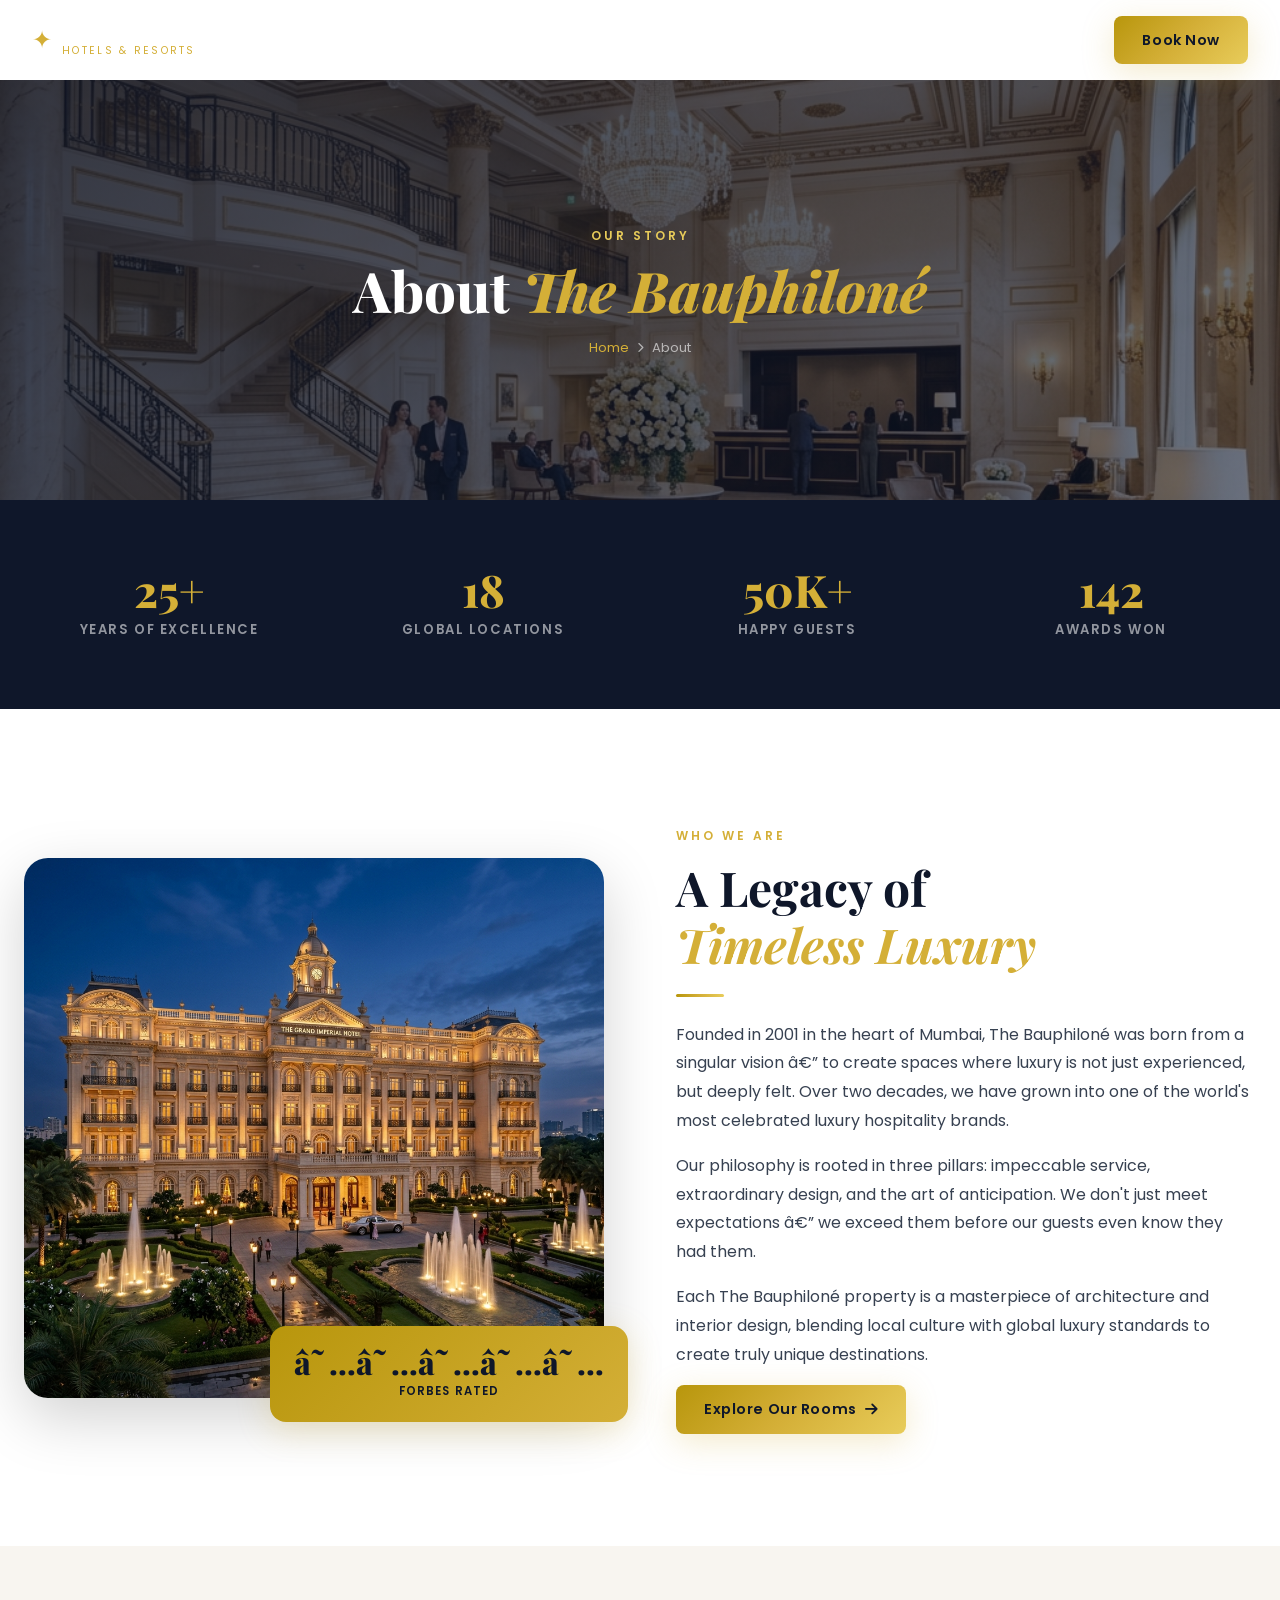
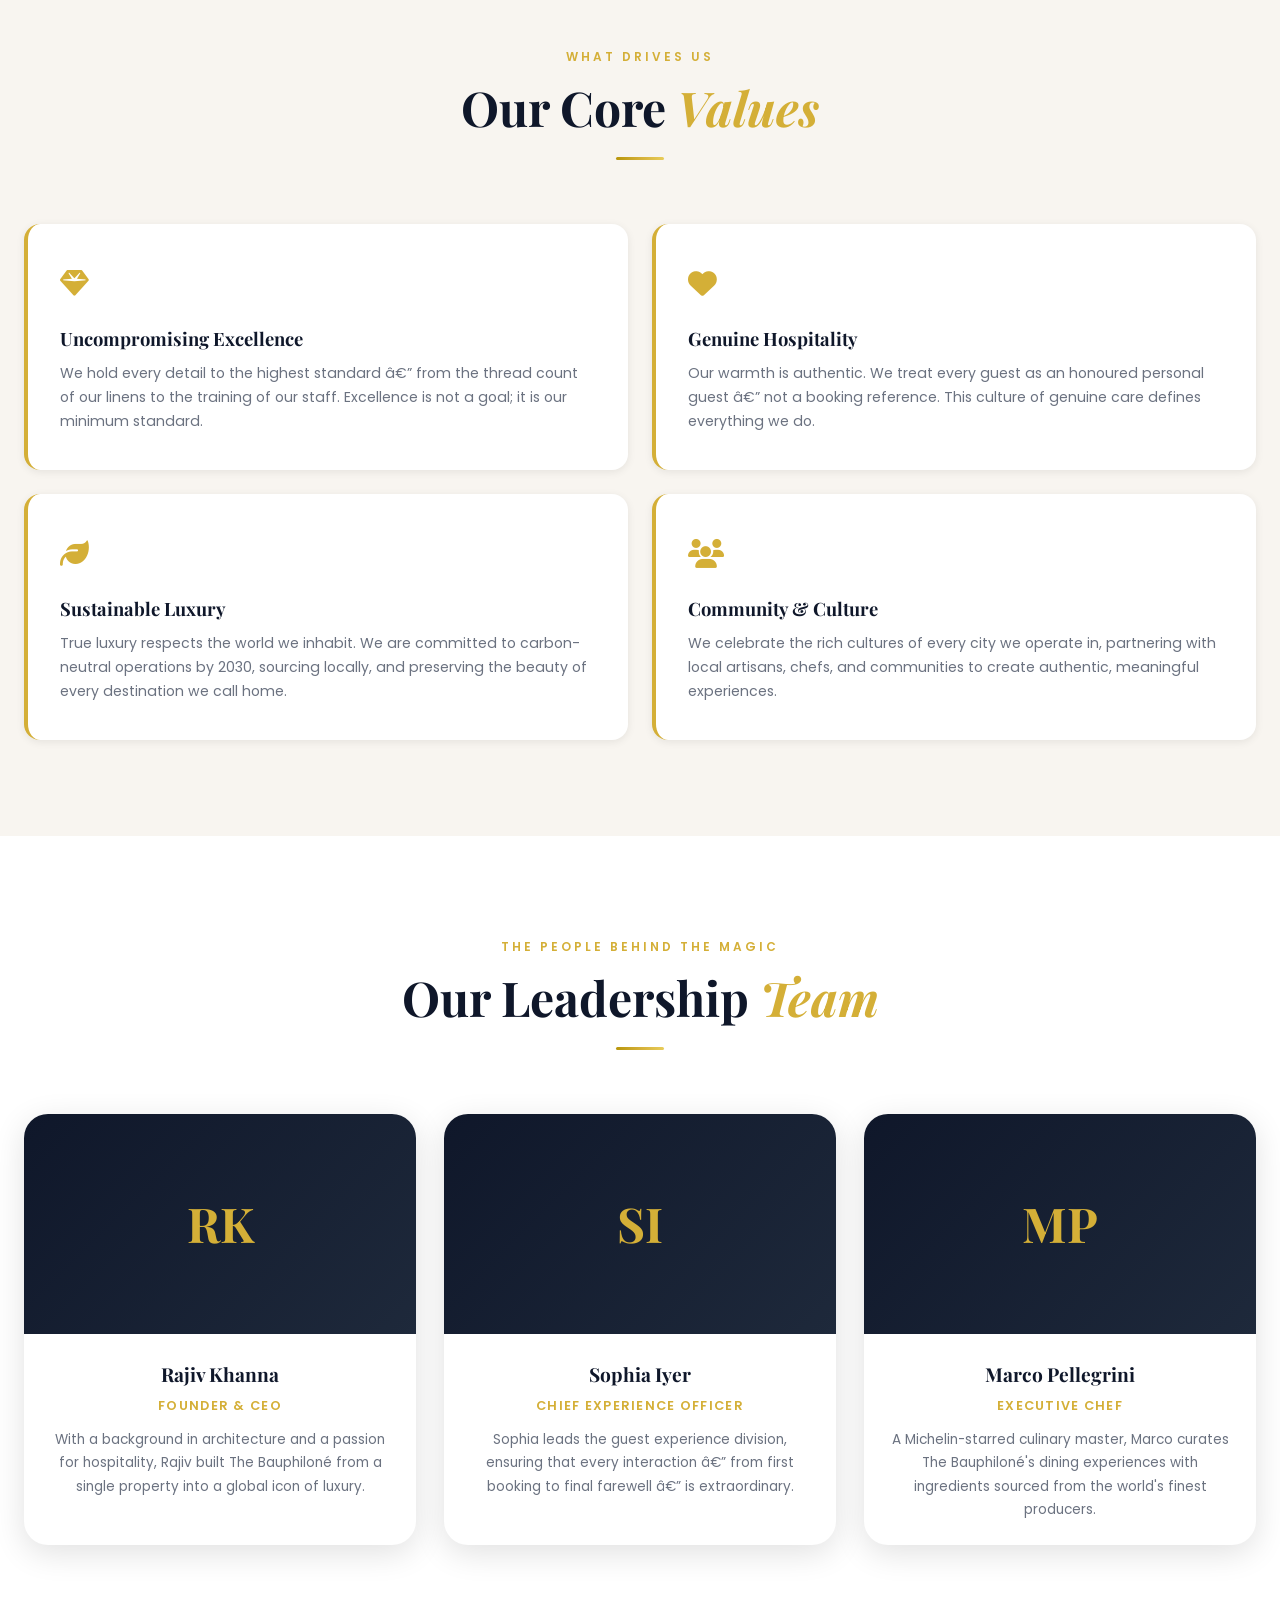
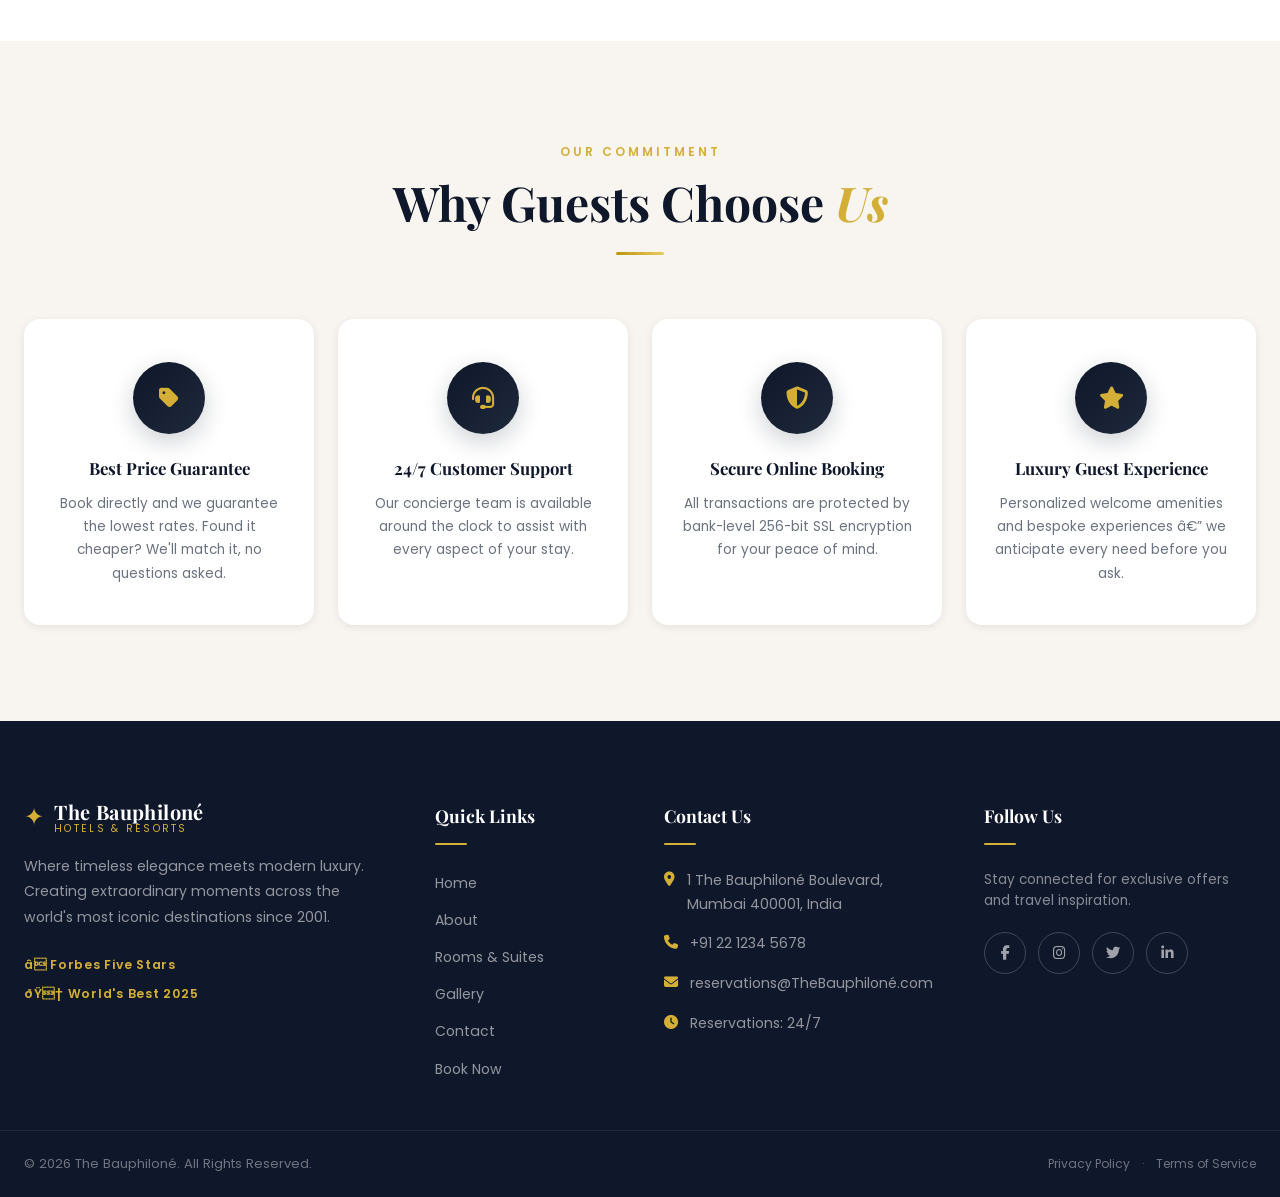
==== commit 5faf01ed: "Add dynamic city weather with fade animation Support fetching weather for multiple destinations by a" ====
--- a/about.html
+++ b/about.html
@@ -188,7 +188,7 @@
   <header id="navbar" class="navbar" role="banner">
     <div class="nav-container">
       <a href="index.html" class="nav-logo" aria-label="The Bauphiloné Home">
-        <span class="logo-icon">âœ¦</span>
+        <span class="logo-icon">✦</span>
         <span class="logo-text">
           <span class="logo-main">The Bauphiloné</span>
           <span class="logo-sub">Hotels &amp; Resorts</span>
@@ -392,7 +392,7 @@
         <div class="footer-grid">
           <div class="footer-col footer-brand">
             <div class="footer-logo">
-              <span class="logo-icon">âœ¦</span>
+              <span class="logo-icon">✦</span>
               <span class="logo-text">
                 <span class="logo-main">The Bauphiloné</span>
                 <span class="logo-sub">Hotels &amp; Resorts</span>
@@ -420,7 +420,7 @@
             <address class="footer-contact" style="font-style:normal;">
               <div class="contact-item"><i class="fas fa-map-marker-alt" aria-hidden="true"></i><span>1 The Bauphiloné Boulevard,<br />Mumbai 400001, India</span></div>
               <div class="contact-item"><i class="fas fa-phone" aria-hidden="true"></i><a href="tel:+912212345678" class="footer-link">+91 22 1234 5678</a></div>
-              <div class="contact-item"><i class="fas fa-envelope" aria-hidden="true"></i><a href="mailto:reservations@royalhorizon.com" class="footer-link">reservations@royalhorizon.com</a></div>
+              <div class="contact-item"><i class="fas fa-envelope" aria-hidden="true"></i><a href="mailto:reservations@TheBauphiloné.com" class="footer-link">reservations@TheBauphiloné.com</a></div>
               <div class="contact-item"><i class="fas fa-clock" aria-hidden="true"></i><span>Reservations: 24/7</span></div>
             </address>
           </div>
@@ -443,7 +443,7 @@
           <p class="copyright">&copy; 2026 The Bauphiloné. All Rights Reserved.</p>
           <div class="footer-legal">
             <a href="#" class="legal-link">Privacy Policy</a>
-            <span>Â·</span>
+            <span>·</span>
             <a href="#" class="legal-link">Terms of Service</a>
           </div>
         </div>
@@ -456,10 +456,10 @@
   <div class="modal-overlay" id="loginModal" role="dialog" aria-labelledby="loginModalTitle" aria-modal="true" style="display:none;">
     <div class="modal-box">
       <button class="modal-close" id="closeLoginModal" aria-label="Close login modal"><i class="fas fa-times"></i></button>
-      <div class="modal-logo"><span class="logo-icon">âœ¦</span><h2 id="loginModalTitle" class="modal-title">Welcome Back</h2></div>
+      <div class="modal-logo"><span class="logo-icon">✦</span><h2 id="loginModalTitle" class="modal-title">Welcome Back</h2></div>
       <form class="modal-form" id="loginForm" novalidate>
         <div class="form-group"><label for="loginEmail" class="form-label">Email Address</label><input type="email" id="loginEmail" class="form-input dark" placeholder="your@email.com" /></div>
-        <div class="form-group"><label for="loginPassword" class="form-label">Password</label><input type="password" id="loginPassword" class="form-input dark" placeholder="â€¢â€¢â€¢â€¢â€¢â€¢â€¢â€¢" /></div>
+        <div class="form-group"><label for="loginPassword" class="form-label">Password</label><input type="password" id="loginPassword" class="form-input dark" placeholder="••••••••" /></div>
         <button type="submit" class="btn btn-gold btn-full">Sign In</button>
         <p class="modal-footer-text">Don't have an account? <a href="#">Create one</a></p>
       </form>
--- a/css/style.css
+++ b/css/style.css
@@ -1567,6 +1567,73 @@
 }
 
 /* ============================================
+   WEATHER SECTION
+   ============================================ */
+.weather-section {
+  display: flex;
+  justify-content: center;
+}
+.weather-card {
+  max-width: 350px;
+  margin: 0 auto;
+  border-radius: var(--radius-lg);
+  padding: 32px;
+  text-align: center;
+  transition: var(--transition);
+  border-top: 3px solid var(--gold);
+}
+.weather-card:hover {
+  transform: translateY(-8px);
+  box-shadow: var(--shadow-lg);
+}
+.weather-title {
+  font-family: var(--ff-heading);
+  font-size: 1.4rem;
+  font-weight: 700;
+  color: var(--navy);
+  margin-bottom: 8px;
+}
+.weather-location {
+  font-size: 0.85rem;
+  color: var(--text-muted);
+  margin-bottom: 24px;
+}
+.weather-location i { color: var(--gold); margin-right: 6px; }
+.weather-current {
+  display: flex;
+  align-items: center;
+  justify-content: center;
+  gap: 16px;
+  margin-bottom: 12px;
+}
+.weather-icon {
+  font-size: 3rem;
+  line-height: 1;
+}
+.weather-temp {
+  font-family: var(--ff-heading);
+  font-size: 2.5rem;
+  font-weight: 700;
+  color: var(--navy);
+}
+.weather-condition {
+  font-size: 1.05rem;
+  font-weight: 500;
+  color: var(--gold-dark);
+}
+.weather-info {
+  transition: opacity 0.3s ease;
+  opacity: 1;
+}
+.weather-info.fade-out {
+  opacity: 0;
+}
+
+@media (max-width: 768px) {
+  .weather-card { max-width: 100%; }
+}
+
+/* ============================================
    RESPONSIVE — SMALL MOBILE (max 480px)
    ============================================ */
 @media (max-width: 480px) {
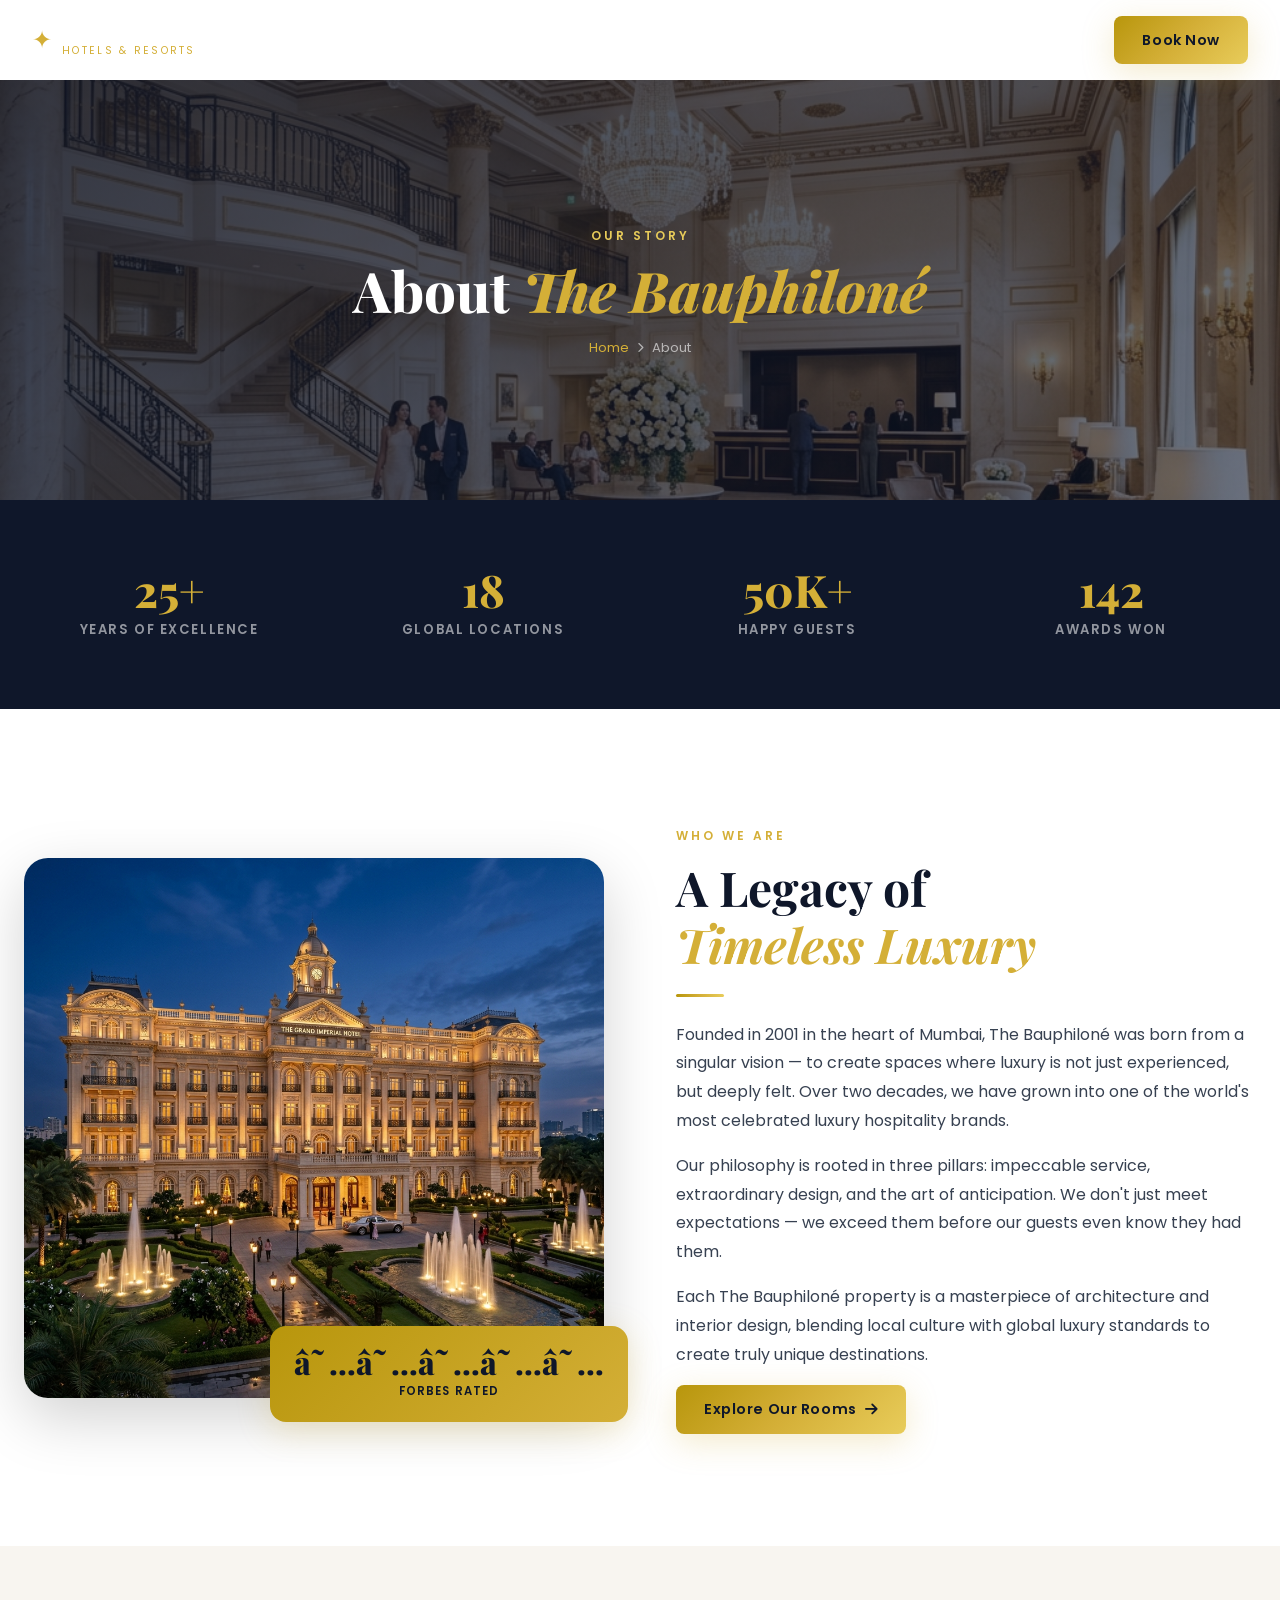
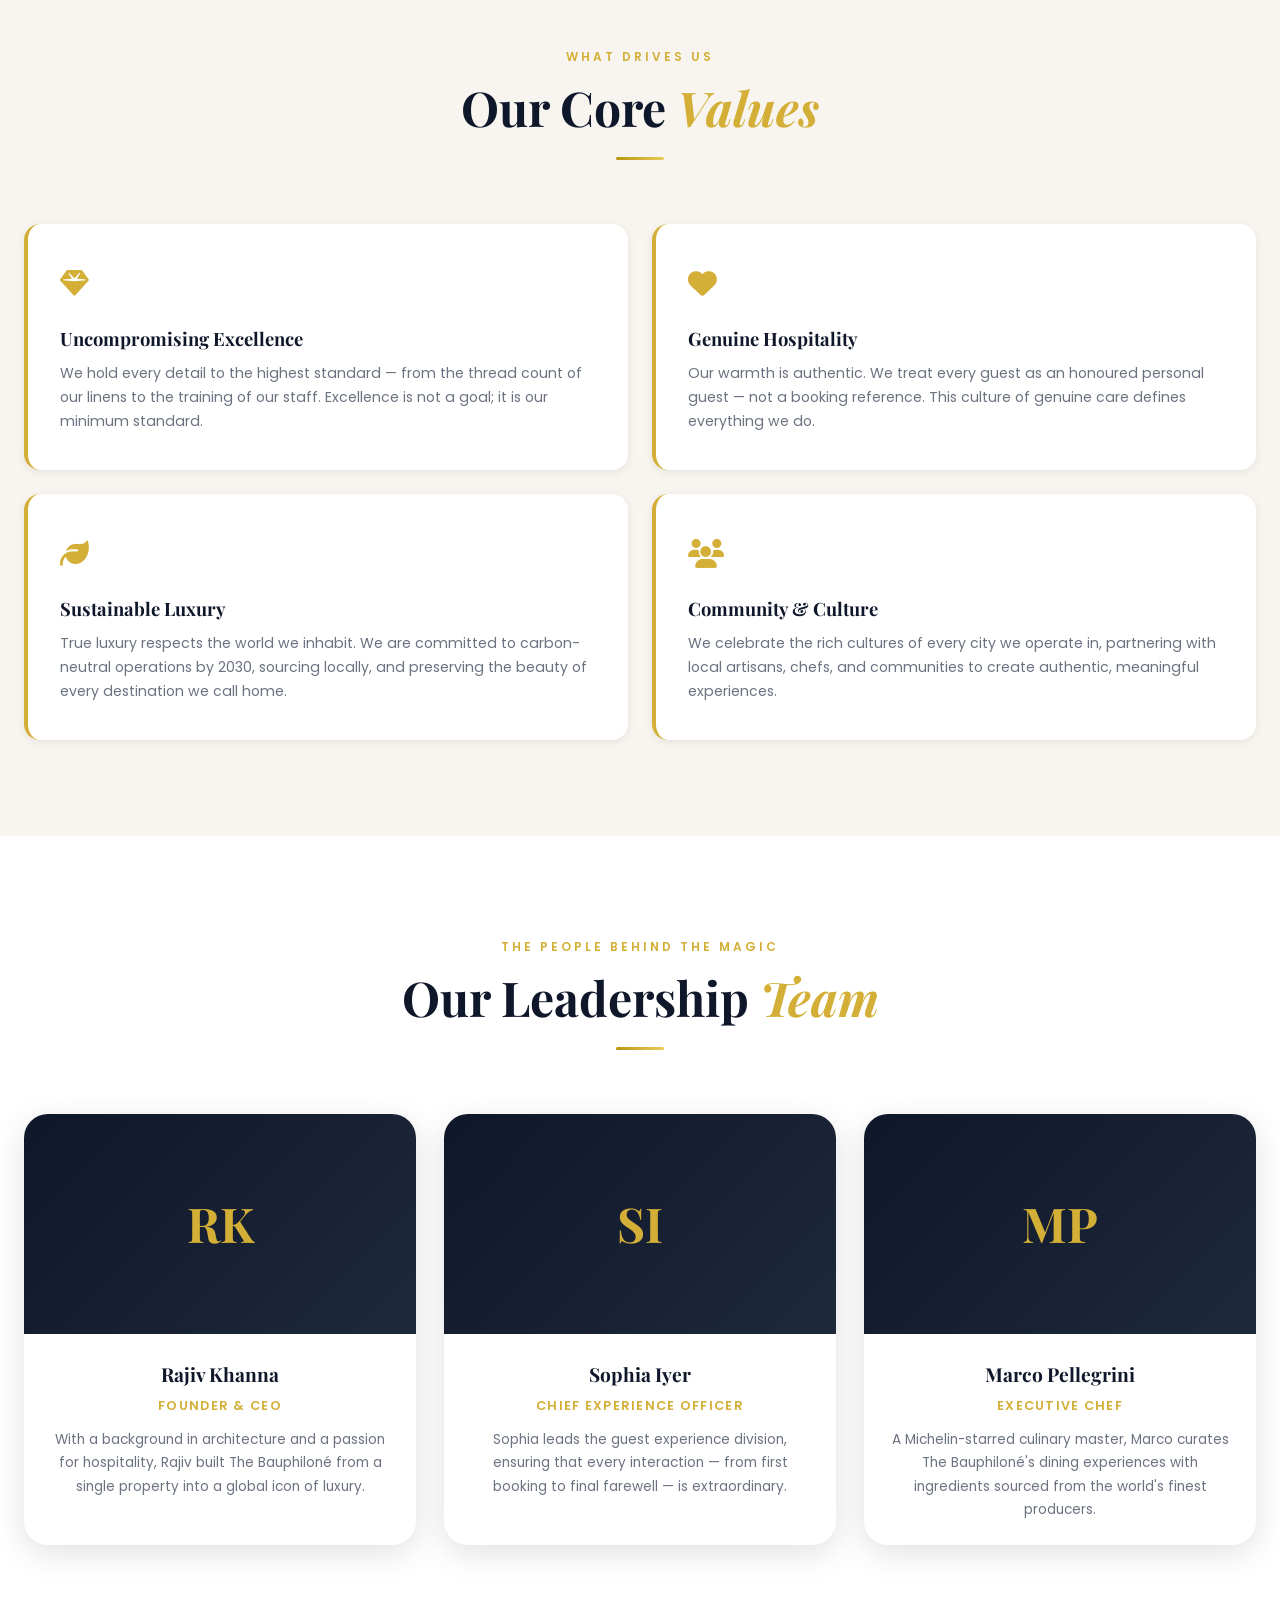
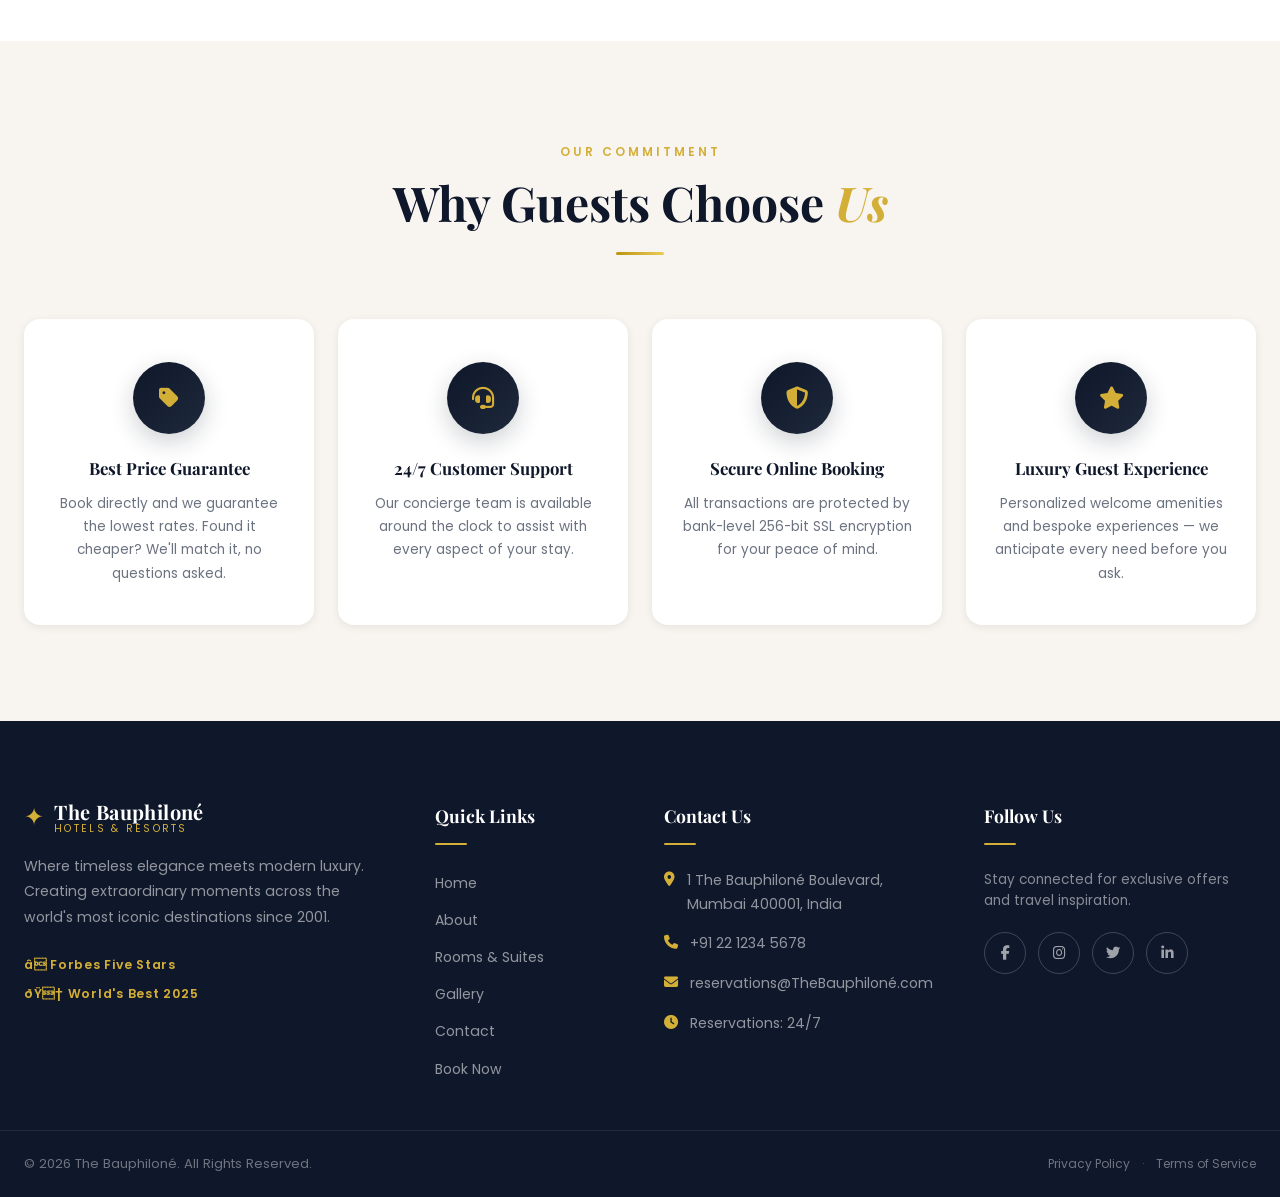
==== commit 8f6428e8: "Fix mojibake in HTML and add fixer script Replace corrupted/misencoded characters (mojibake) with co" ====
--- a/about.html
+++ b/about.html
@@ -4,7 +4,7 @@
   <meta charset="UTF-8" />
   <meta name="viewport" content="width=device-width, initial-scale=1.0" />
   <title>About Us | The Bauphiloné</title>
-  <meta name="description" content="Learn about The Bauphiloné â€“ over 25 years of world-class luxury hospitality, fine dining, and exceptional guest experiences." />
+  <meta name="description" content="Learn about The Bauphiloné — over 25 years of world-class luxury hospitality, fine dining, and exceptional guest experiences." />
   <link rel="preconnect" href="https://fonts.googleapis.com" />
   <link rel="preconnect" href="https://fonts.gstatic.com" crossorigin />
   <link href="https://fonts.googleapis.com/css2?family=Playfair+Display:ital,wght@0,400;0,500;0,600;0,700;0,800;1,400;1,600&family=Poppins:wght@300;400;500;600;700&display=swap" rel="stylesheet" />
@@ -272,8 +272,8 @@
             <div class="section-eyebrow">Who We Are</div>
             <h2 id="aboutStoryHeading" class="section-title">A Legacy of<br /><em>Timeless Luxury</em></h2>
             <div class="gold-divider"></div>
-            <p class="welcome-text">Founded in 2001 in the heart of Mumbai, The Bauphiloné was born from a singular vision â€” to create spaces where luxury is not just experienced, but deeply felt. Over two decades, we have grown into one of the world's most celebrated luxury hospitality brands.</p>
-            <p class="welcome-text">Our philosophy is rooted in three pillars: impeccable service, extraordinary design, and the art of anticipation. We don't just meet expectations â€” we exceed them before our guests even know they had them.</p>
+            <p class="welcome-text">Founded in 2001 in the heart of Mumbai, The Bauphiloné was born from a singular vision — to create spaces where luxury is not just experienced, but deeply felt. Over two decades, we have grown into one of the world's most celebrated luxury hospitality brands.</p>
+            <p class="welcome-text">Our philosophy is rooted in three pillars: impeccable service, extraordinary design, and the art of anticipation. We don't just meet expectations — we exceed them before our guests even know they had them.</p>
             <p class="welcome-text">Each The Bauphiloné property is a masterpiece of architecture and interior design, blending local culture with global luxury standards to create truly unique destinations.</p>
             <a href="rooms.html" class="btn btn-gold">Explore Our Rooms <i class="fas fa-arrow-right" aria-hidden="true"></i></a>
           </div>
@@ -293,12 +293,12 @@
           <div class="value-card reveal">
             <div class="value-icon"><i class="fas fa-gem" aria-hidden="true"></i></div>
             <h3 class="value-title">Uncompromising Excellence</h3>
-            <p class="value-desc">We hold every detail to the highest standard â€” from the thread count of our linens to the training of our staff. Excellence is not a goal; it is our minimum standard.</p>
+            <p class="value-desc">We hold every detail to the highest standard — from the thread count of our linens to the training of our staff. Excellence is not a goal; it is our minimum standard.</p>
           </div>
           <div class="value-card reveal reveal-delay-1">
             <div class="value-icon"><i class="fas fa-heart" aria-hidden="true"></i></div>
             <h3 class="value-title">Genuine Hospitality</h3>
-            <p class="value-desc">Our warmth is authentic. We treat every guest as an honoured personal guest â€” not a booking reference. This culture of genuine care defines everything we do.</p>
+            <p class="value-desc">Our warmth is authentic. We treat every guest as an honoured personal guest — not a booking reference. This culture of genuine care defines everything we do.</p>
           </div>
           <div class="value-card reveal reveal-delay-2">
             <div class="value-icon"><i class="fas fa-leaf" aria-hidden="true"></i></div>
@@ -336,7 +336,7 @@
             <div class="team-body">
               <h3 class="team-name">Sophia Iyer</h3>
               <div class="team-role">Chief Experience Officer</div>
-              <p class="team-bio">Sophia leads the guest experience division, ensuring that every interaction â€” from first booking to final farewell â€” is extraordinary.</p>
+              <p class="team-bio">Sophia leads the guest experience division, ensuring that every interaction — from first booking to final farewell — is extraordinary.</p>
             </div>
           </div>
           <div class="team-card reveal reveal-delay-2">
@@ -378,7 +378,7 @@
           <div class="why-card reveal reveal-delay-3">
             <div class="why-icon-circle"><i class="fas fa-star" aria-hidden="true"></i></div>
             <h3 class="why-title">Luxury Guest Experience</h3>
-            <p class="why-desc">Personalized welcome amenities and bespoke experiences â€” we anticipate every need before you ask.</p>
+            <p class="why-desc">Personalized welcome amenities and bespoke experiences — we anticipate every need before you ask.</p>
           </div>
         </div>
       </div>
